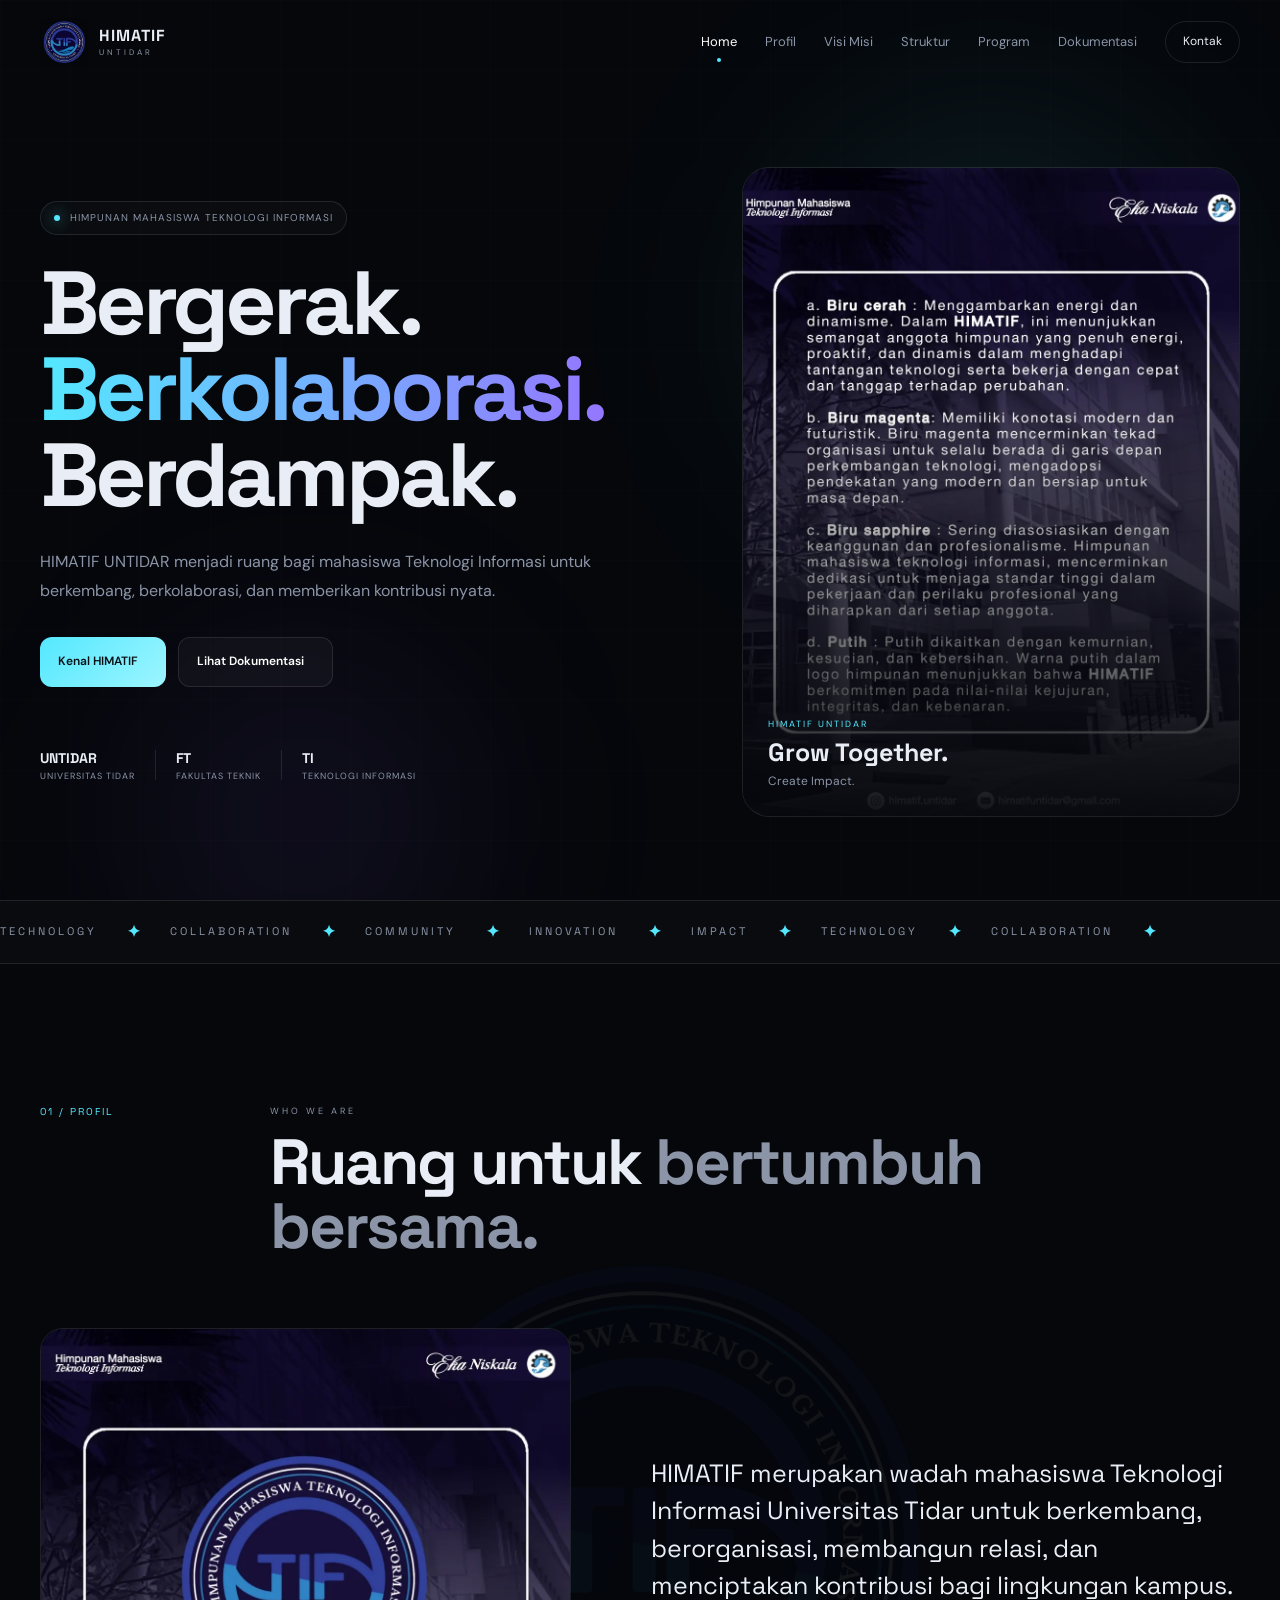
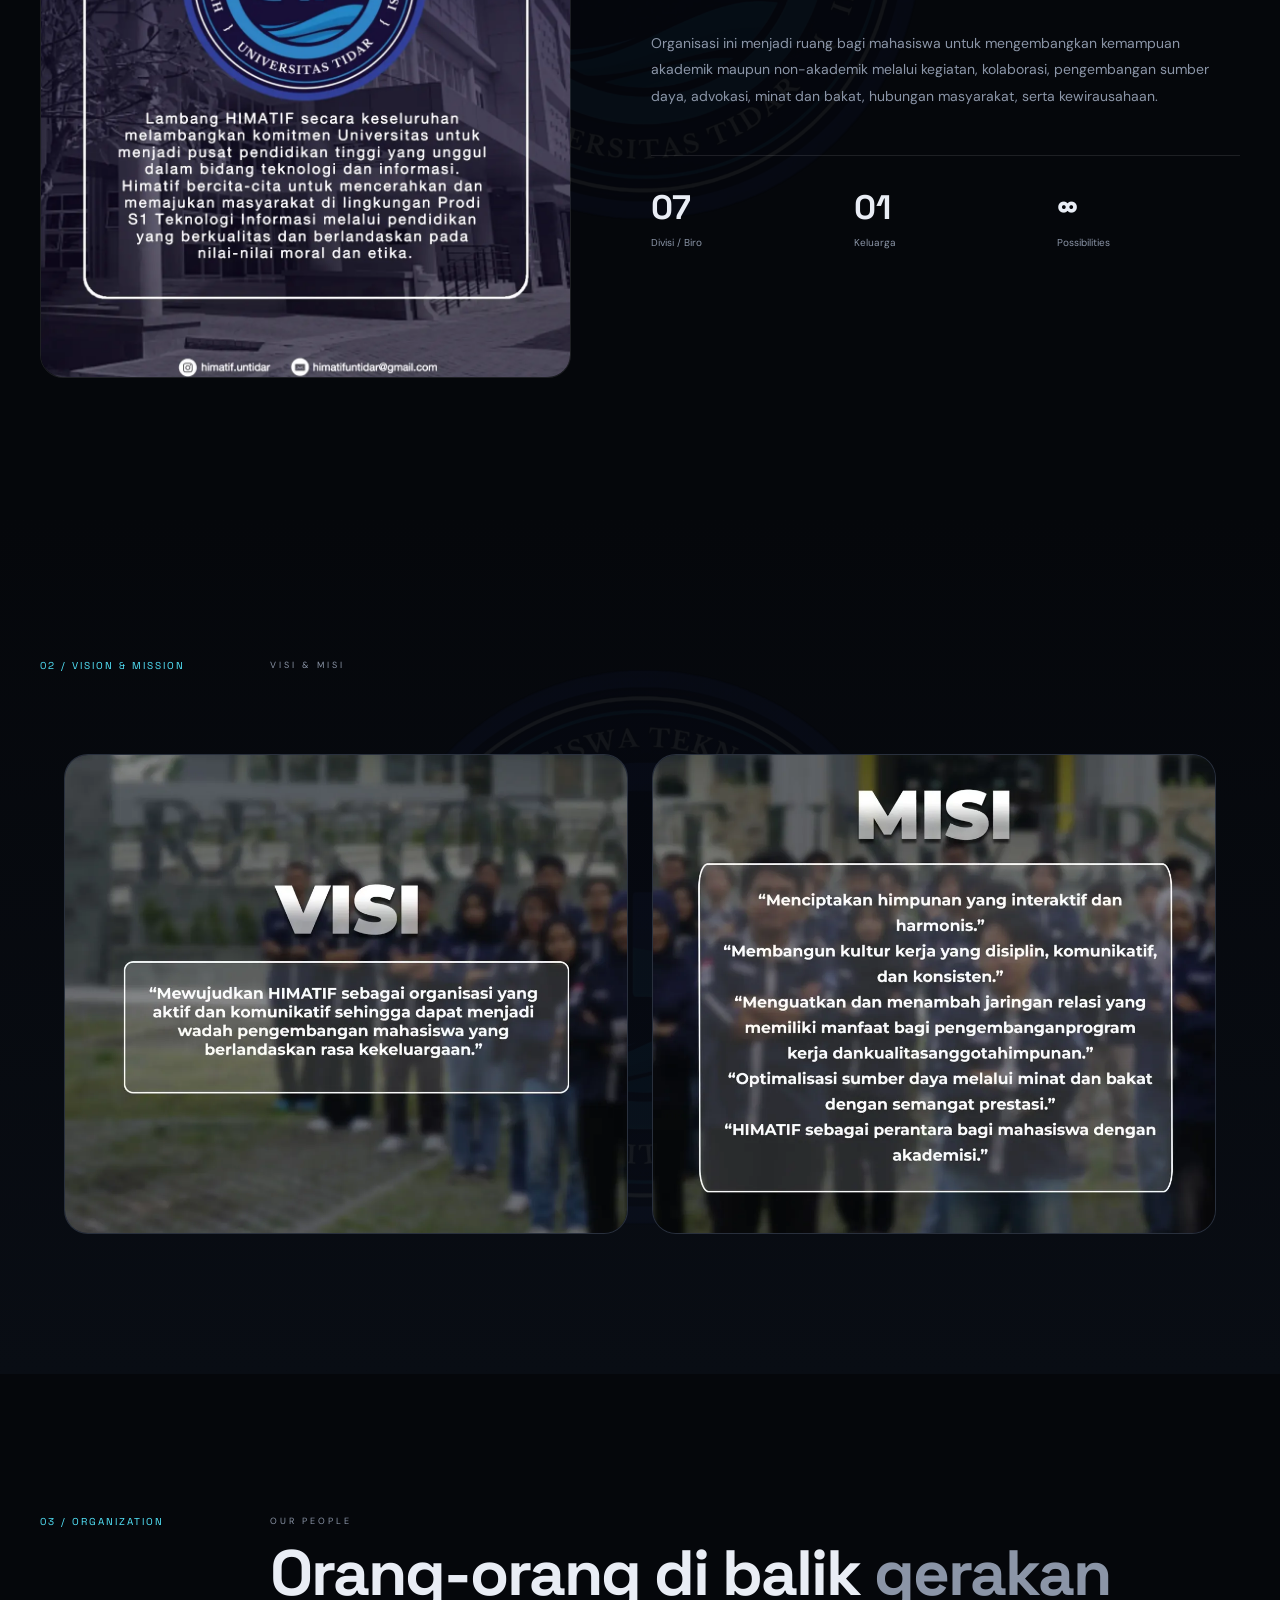
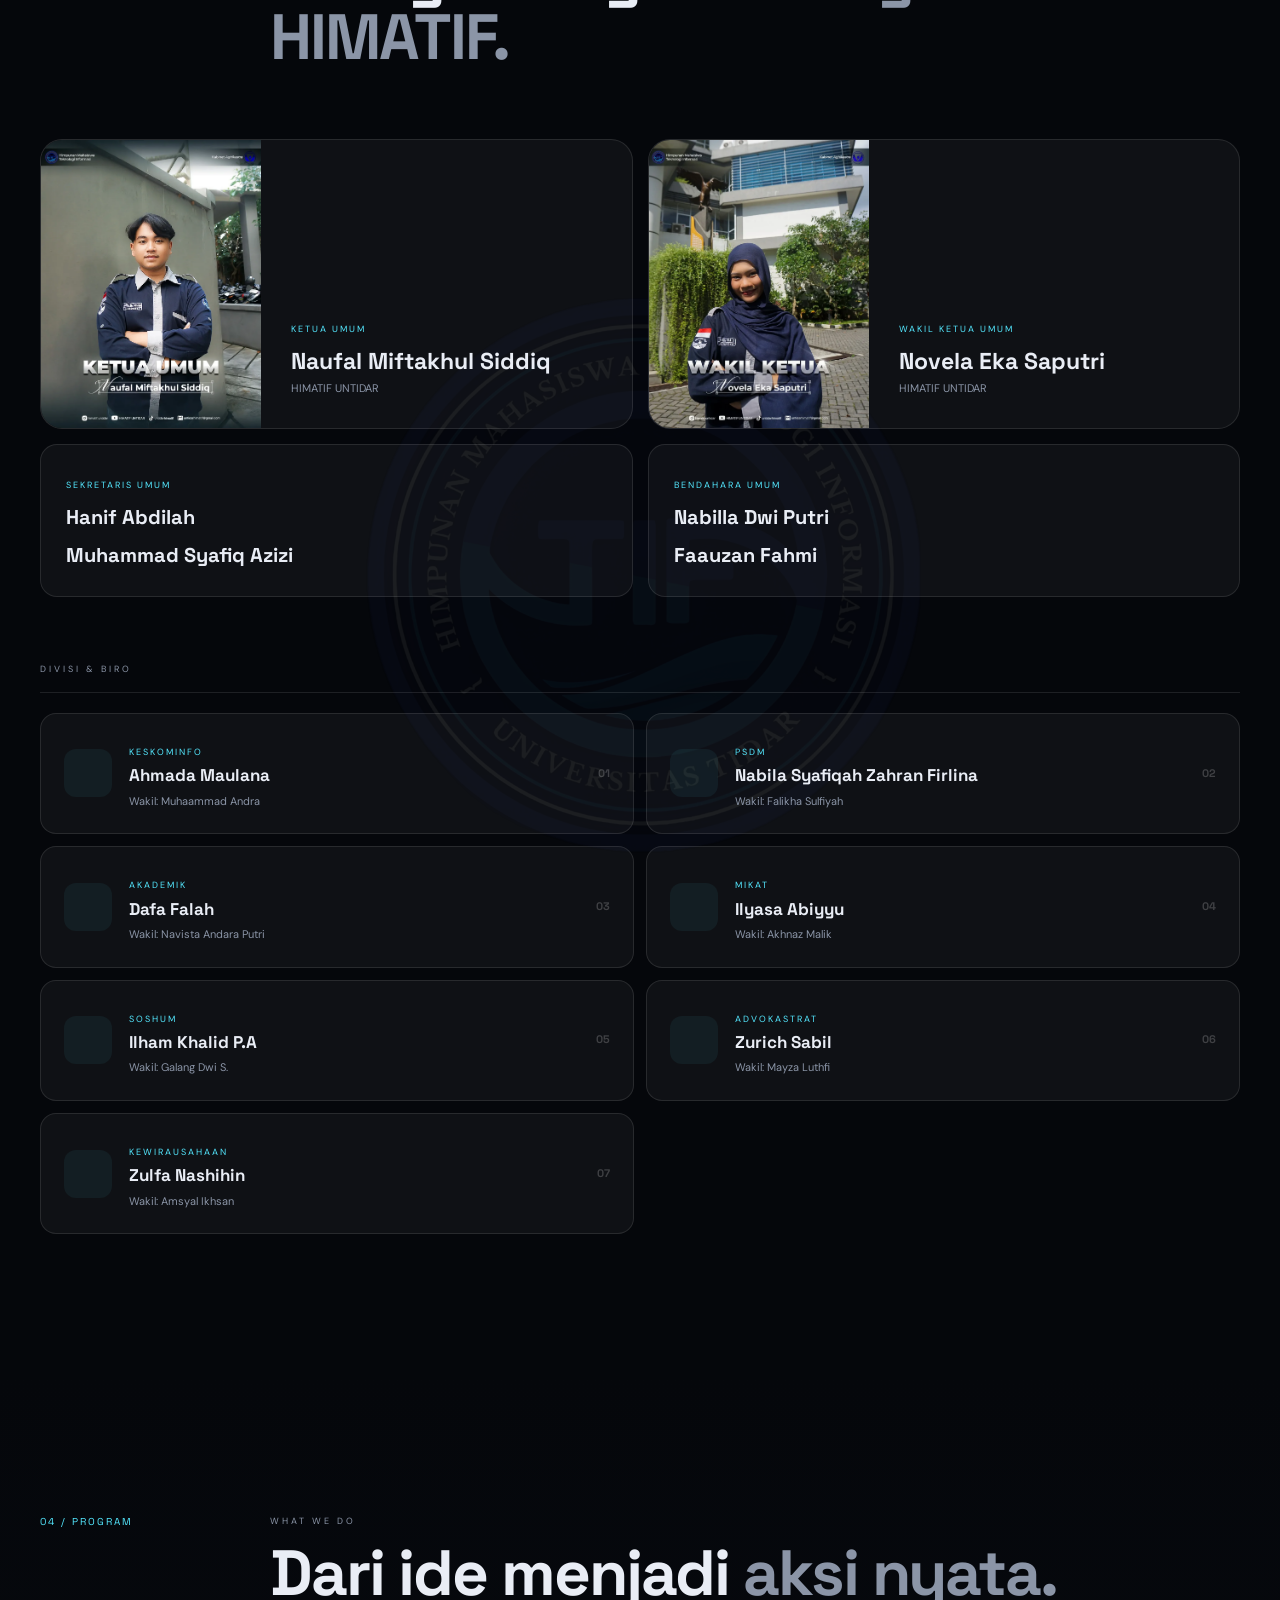
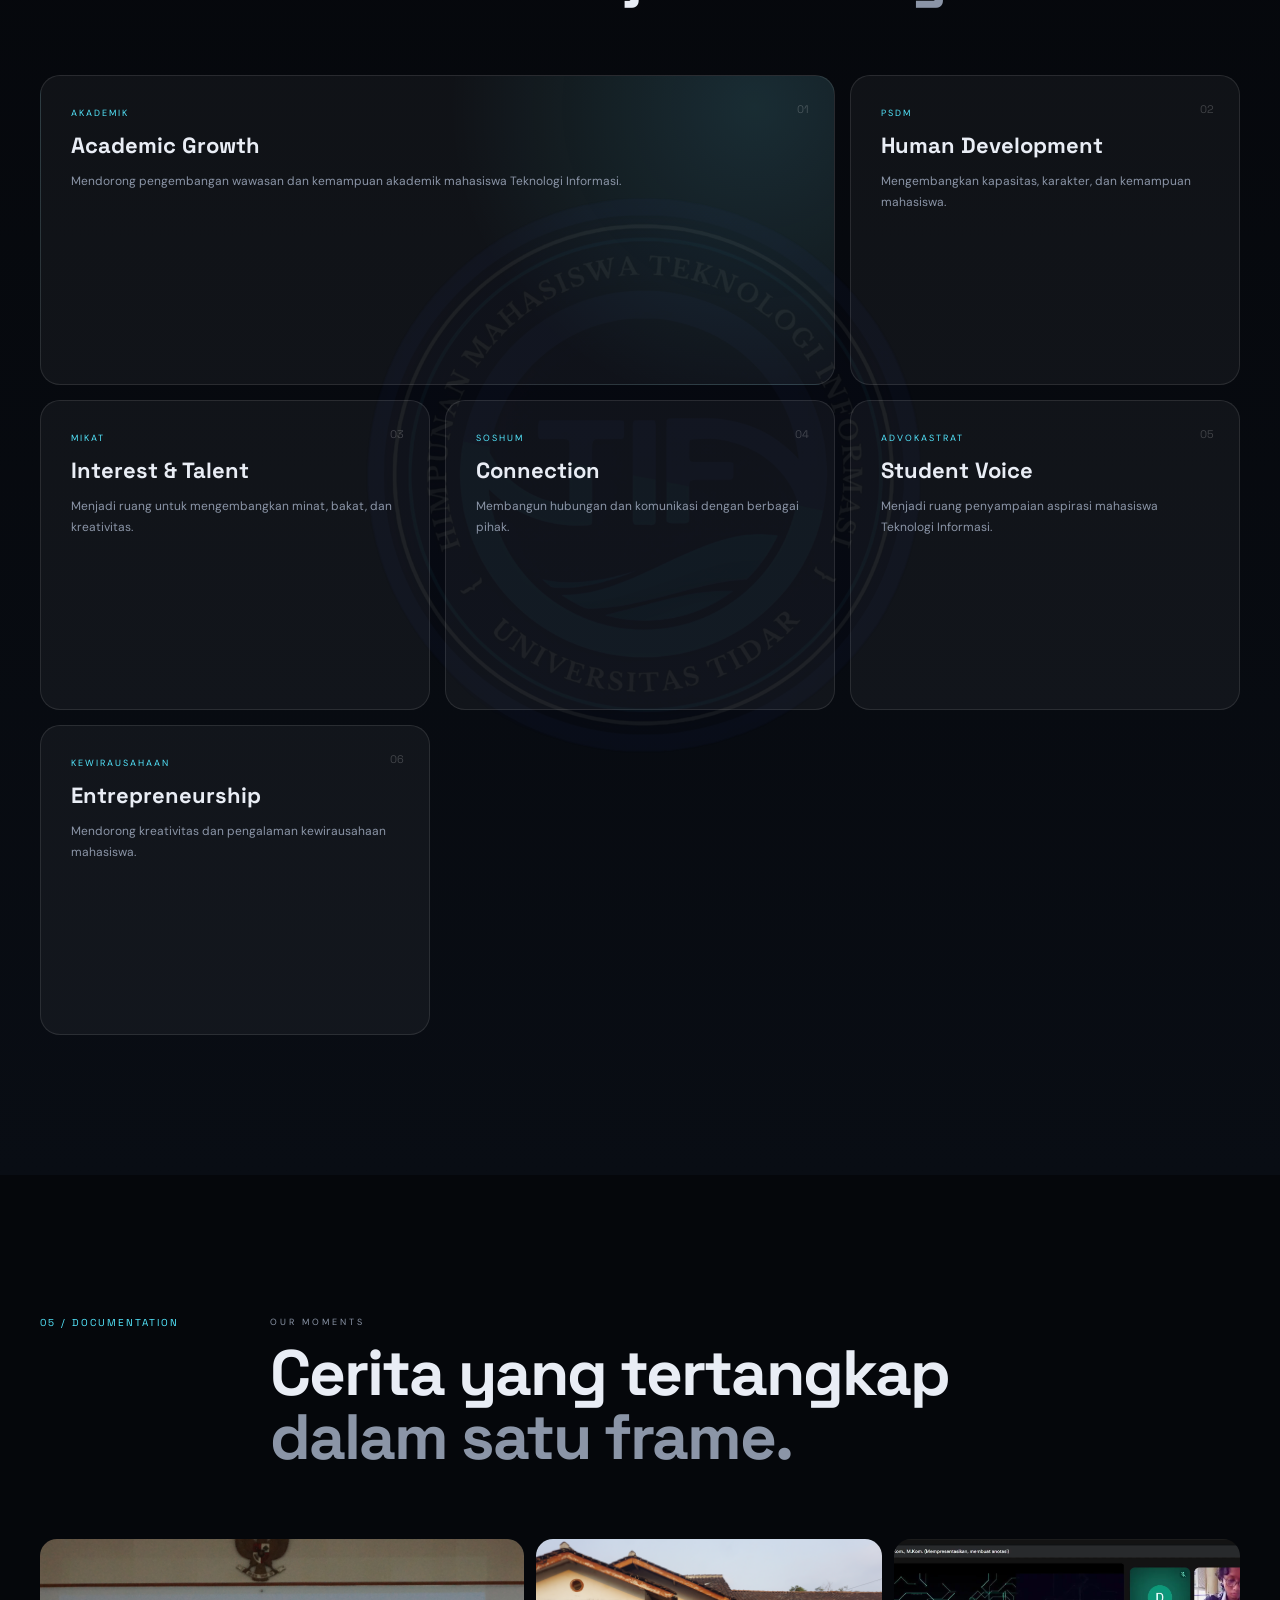
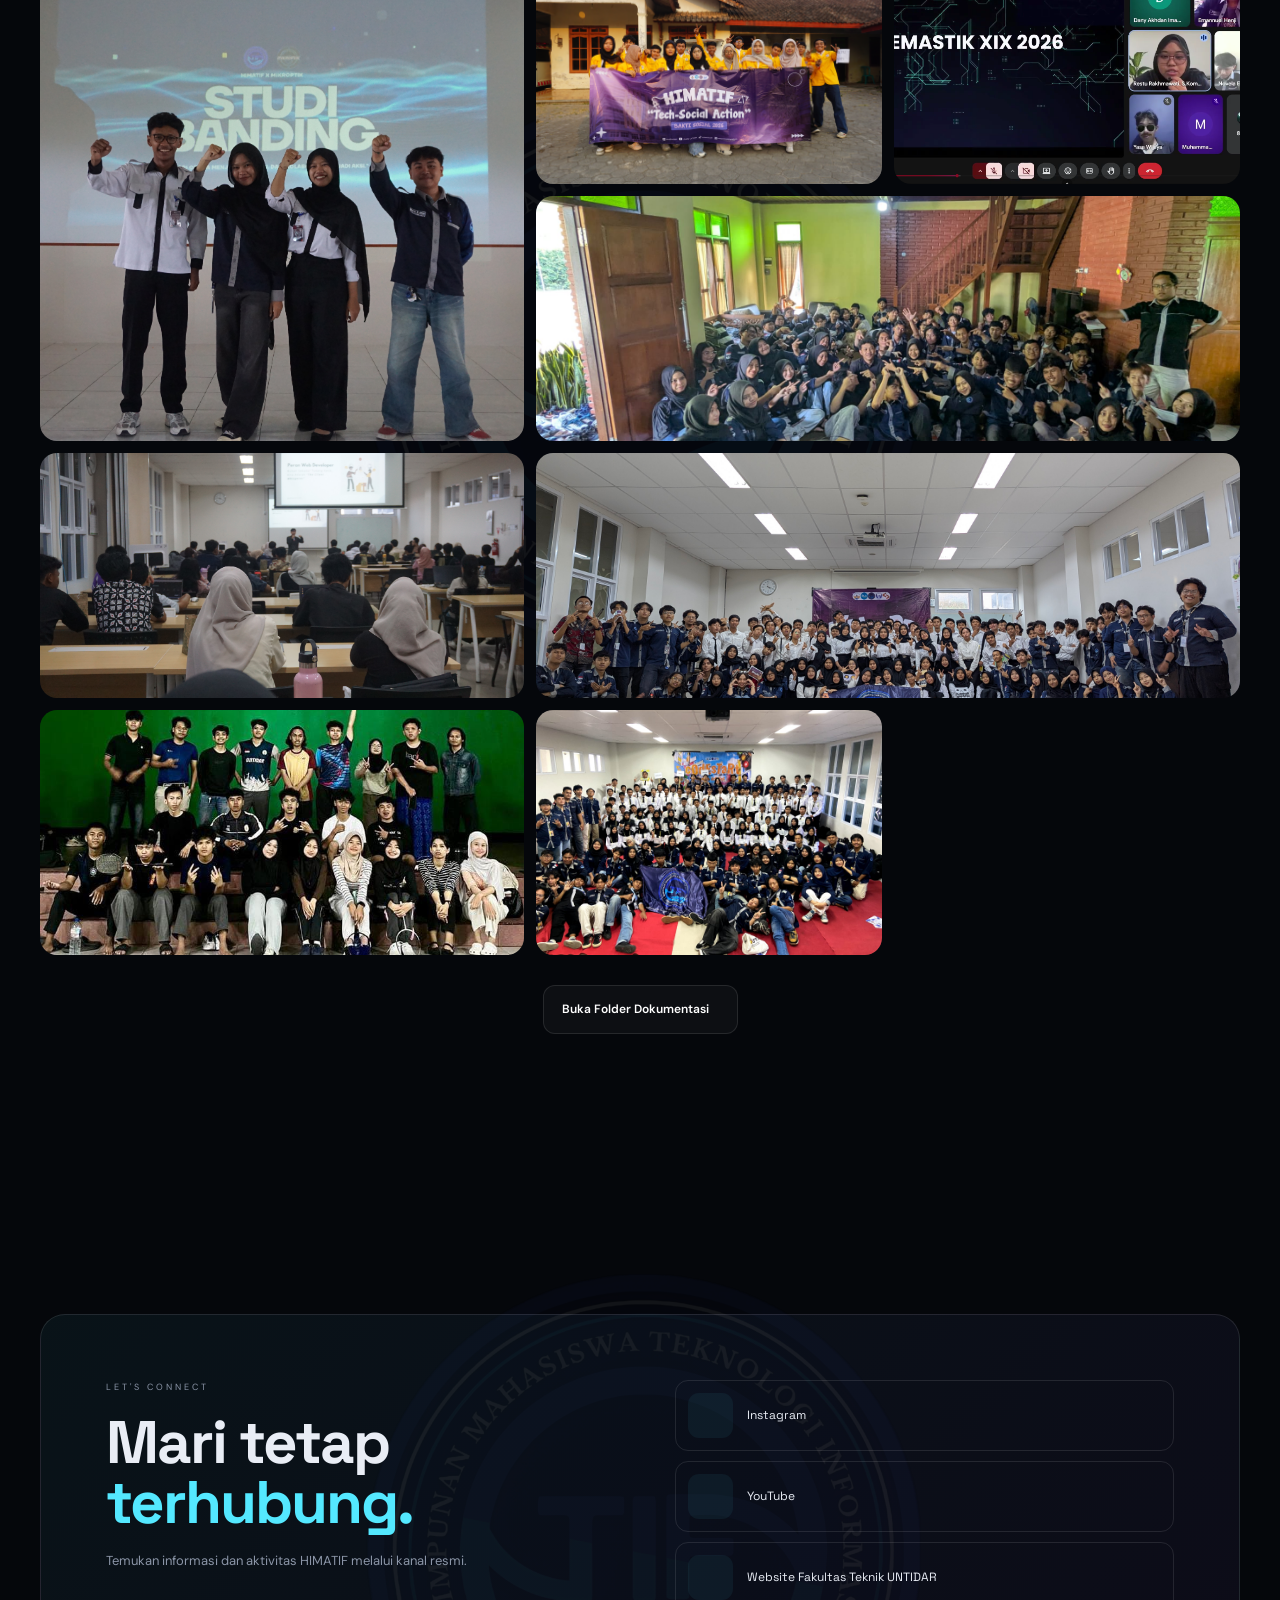
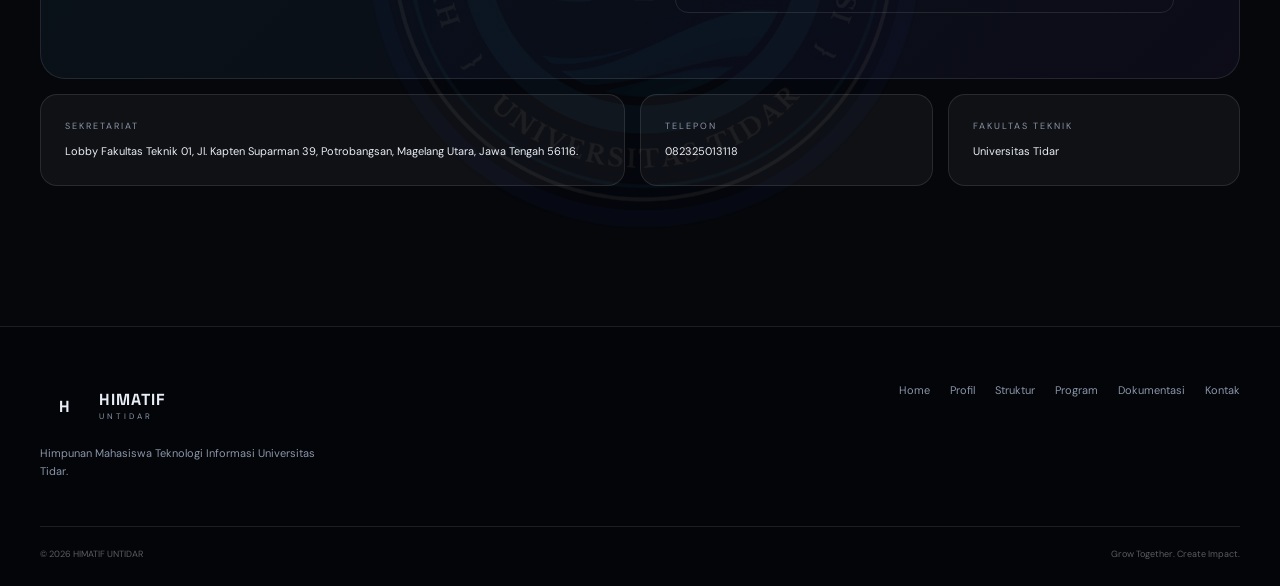
==== Tugas Web/index.html @ 9584751a "Upload file zip besar" ====
<!DOCTYPE html>
<html lang="id">

<head>
    <meta charset="UTF-8">
    <meta name="viewport" content="width=device-width, initial-scale=1.0">

    <meta name="description"
        content="HIMATIF UNTIDAR - Himpunan Mahasiswa Teknologi Informasi Universitas Tidar">

    <title>HIMATIF UNTIDAR — Teknologi Informasi</title>

    <!-- FONT -->
    <link rel="preconnect" href="https://fonts.googleapis.com">
    <link rel="preconnect" href="https://fonts.gstatic.com" crossorigin>

    <link href="https://fonts.googleapis.com/css2?family=DM+Sans:wght@400;500;600;700&family=Space+Grotesk:wght@400;500;600;700&display=swap"
        rel="stylesheet">

    <!-- ICON -->
    <script src="https://unpkg.com/lucide@latest"></script>

    <!-- CSS -->
    <link rel="stylesheet" href="css/style.css">
</head>
    <!-- ICON -->
    <script src="https://unpkg.com/lucide@latest"></script>

    <!-- CSS -->
    <style>
       
.section,
.contact-section {
    position: relative;
    overflow: hidden;
}

.section::before,
.contact-section::before {
    content: "";
    position: absolute;

    width: 650px;
    height: 650px;

    top: 50%;
    left: 50%;

    transform: translate(-50%, -50%);

    background-image: url("assets/images/14. LOGO HIMATIF.png");
    background-repeat: no-repeat;
    background-position: center;
    background-size: contain;

    opacity: 0.055;

    pointer-events: none;
    z-index: 0;
}

.section > *,
.contact-section > * {
    position: relative;
    z-index: 1;
}
    </style>

</head>

<body>

    <!-- LOADER -->
    <div class="loader" id="loader">
        <div class="loader-symbol">H</div>
        <div class="loader-line"></div>
        <span>HIMATIF UNTIDAR</span>
    </div>


    <!-- SCROLL PROGRESS -->
    <div class="scroll-progress" id="scrollProgress"></div>


    <!-- NAVBAR -->
    <header class="navbar" id="navbar">

        <div class="container nav-wrapper">

            <a href="#home" class="logo">

                <div class="logo-box">
                    <img
                        src="assets/images/14. LOGO HIMATIF.png"
                        alt="Dokumentasi HIMATIF UNTIDAR">
                </div>

                <div class="logo-text">
                    <strong>HIMATIF</strong>
                    <span>UNTIDAR</span>
                </div>

            </a>


            <nav class="navigation" id="navigation">

                <a href="#home" class="nav-link active">
                    Home
                </a>

                <a href="#profil" class="nav-link">
                    Profil
                </a>

                <a href="#visi-misi" class="nav-link">
                    Visi Misi
                </a>

                <a href="#struktur" class="nav-link">
                    Struktur
                </a>

                <a href="#program" class="nav-link">
                    Program
                </a>

                <a href="#dokumentasi" class="nav-link">
                    Dokumentasi
                </a>

                <a href="#kontak" class="nav-button">
                    Kontak
                </a>

            </nav>


            <button class="mobile-menu" id="mobileMenu">
                <i data-lucide="menu"></i>
            </button>

        </div>

    </header>


    <main>

        <!-- =====================================================
             HERO
        ====================================================== -->

        <section class="hero" id="home">

            <div class="hero-grid"></div>

            <div class="hero-glow glow-one"></div>
            <div class="hero-glow glow-two"></div>


            <div class="container hero-layout">

                <div class="hero-content">

                    <div class="eyebrow reveal">

                        <span></span>

                        HIMPUNAN MAHASISWA
                        TEKNOLOGI INFORMASI

                    </div>


                    <h1 class="hero-title reveal">

                        Bergerak.
                        <span>Berkolaborasi.</span>
                        Berdampak.

                    </h1>


                    <p class="hero-description reveal">

                        HIMATIF UNTIDAR menjadi ruang bagi mahasiswa
                        Teknologi Informasi untuk berkembang,
                        berkolaborasi, dan memberikan kontribusi nyata.

                    </p>


                    <div class="hero-buttons reveal">

                        <a href="#profil" class="btn primary">

                            Kenal HIMATIF

                            <i data-lucide="arrow-up-right"></i>

                        </a>


                        <a href="#dokumentasi" class="btn secondary">

                            Lihat Dokumentasi

                            <i data-lucide="images"></i>

                        </a>

                    </div>


                    <div class="hero-info reveal">
                    <div>
                        <strong>UNTIDAR</strong>
                        <span>Universitas Tidar</span>
                    </div>

                    <div class="vertical-line"></div>

                    <div>
                        <strong>FT</strong>
                        <span>Fakultas Teknik</span>
                    </div>

                        <div class="vertical-line"></div>

                        <div>

                            <strong>TI</strong>

                            <span>Teknologi Informasi</span>

                        </div>

                    </div>

                </div>


                <!-- FOTO HERO -->

                <div class="hero-photo reveal">

                    <div class="photo-frame">

                        <img
                            src="assets/images/15. info Logo HIMATIF 2.png"
                            alt="Dokumentasi HIMATIF UNTIDAR">

                        <div class="photo-gradient"></div>


                        <div class="photo-caption">

                            <span>HIMATIF UNTIDAR</span>

                            <strong>
                                Grow Together.
                            </strong>

                            <small>
                                Create Impact.
                            </small>
                        </div>
                    </div>
                </div>
            </div>
        </section>

        <!-- =====================================================
             MARQUEE
        ====================================================== -->

        <div class="marquee">

            <div class="marquee-track">

                <span>TECHNOLOGY</span>
                <b>✦</b>

                <span>COLLABORATION</span>
                <b>✦</b>

                <span>COMMUNITY</span>
                <b>✦</b>

                <span>INNOVATION</span>
                <b>✦</b>

                <span>IMPACT</span>
                <b>✦</b>

                <span>TECHNOLOGY</span>
                <b>✦</b>

                <span>COLLABORATION</span>
                <b>✦</b>

            </div>

        </div>


        <!-- =====================================================
             PROFIL
        ====================================================== -->

        <section class="section" id="profil">

            <div class="container">

                <div class="section-head">
                    <div class="section-index">
                        01 / PROFIL
                </div>

                <div>
                    <span class="kicker">
                        WHO WE ARE
                    </span>

                    <h2>
                        Ruang untuk
                        <em>bertumbuh bersama.</em>
                    </h2>
                </div>
            </div>

            <div class="profile-layout">
                <div class="profile-photo reveal">
                    <img
                        src="assets/images/16. info Logo HIMATIF 3.png"
                        alt="Profil HIMATIF UNTIDAR">
                </div>

                <div class="profile-text reveal">

                    <p class="profile-big">

                        HIMATIF merupakan wadah mahasiswa
                        Teknologi Informasi Universitas Tidar
                        untuk berkembang, berorganisasi,
                        membangun relasi, dan menciptakan
                        kontribusi bagi lingkungan kampus.
                    </p>

                    <p>
                        Organisasi ini menjadi ruang bagi mahasiswa
                        untuk mengembangkan kemampuan akademik
                        maupun non-akademik melalui kegiatan,
                        kolaborasi, pengembangan sumber daya,
                        advokasi, minat dan bakat, hubungan
                        masyarakat, serta kewirausahaan.
                    </p>

                    <div class="statistics">

                        <div>
                            <strong>07</strong>
                            <span>Divisi / Biro</span>
                        </div>

                        <div>
                            <strong>01</strong>
                            <span>Keluarga</span>
                        </div>

                        <div>
                            <strong>∞</strong>
                            <span>Possibilities</span>
                        </div>
                    </div>
                </div>
            </div>
        </div>

        </section>


        <!-- =====================================================
             VISI MISI
        ====================================================== -->

        <section class="section dark-section" id="visi-misi">
            <div class="container">
                <div class="section-head">
                    <div class="section-index">
                        02 / VISION & MISSION
                    </div>

                    <div>
                        <span class="kicker">
                            VISI & MISI
                        </span>
                    </div>
                </div>

                <div class="container">
                    <div class="vm-grid">
                        <div class="vm-photo">
                            <img 
                                src="assets/images/12. VISI HIMATIF.png"
                                alt="Visi HIMATIF">
                        </div>

                        <div class="vm-photo">
                            <img 
                                src="assets/images/13. MISI HIMATIF.png"
                                alt="Misi HIMATIF">
                        </div>
                    </div>
                </div>
            </div>
        </section>


        <!-- =====================================================
             STRUKTUR
        ====================================================== -->

        <section class="section" id="struktur">

            <div class="container">

                <div class="section-head">

                    <div class="section-index">
                        03 / ORGANIZATION
                    </div>

                    <div>

                        <span class="kicker">
                            OUR PEOPLE
                        </span>

                        <h2>
                            Orang-orang di balik
                            <em>gerakan HIMATIF.</em>
                        </h2>

                    </div>

                </div>


                <!-- KETUA -->

                <div class="leaders">

                    <article class="leader reveal">

                        <div class="leader-photo">

                            <img
                                src="assets/images/1. Ketua.png"
                                alt="Ketua Umum HIMATIF">

                        </div>

                        <div class="leader-info">

                            <span>KETUA UMUM</span>

                            <h3>
                                Naufal Miftakhul Siddiq
                            </h3>

                            <p>
                                HIMATIF UNTIDAR
                            </p>

                        </div>

                    </article>


                    <article class="leader reveal">

                        <div class="leader-photo">

                            <img
                                src="assets/images/2. Wakil Ketua.png"
                                alt="Ketua Umum HIMATIF">

                        </div>

                        <div class="leader-info">

                            <span>WAKIL KETUA UMUM</span>

                            <h3>
                                Novela Eka Saputri
                            </h3>

                            <p>
                                HIMATIF UNTIDAR
                            </p>

                        </div>

                    </article>

                </div>


                <!-- SEKRETARIS / BENDAHARA -->

                <div class="core">

                    <article class="core-card reveal">

                        <span>SEKRETARIS UMUM</span>

                        <h3>
                            Hanif Abdilah
                        </h3>
                        <h3>
                            Muhammad Syafiq Azizi
                        </h3>

                    </article>


                    <article class="core-card reveal">

                        <span>BENDAHARA UMUM</span>

                        <h3>
                            Nabilla Dwi Putri
                        </h3>
                        <h3>
                            Faauzan Fahmi
                        </h3>

                    </article>

                </div>


                <div class="division-heading">
                    DIVISI & BIRO
                </div>


                <div class="division-grid">

                    <article class="division reveal">

                        <div class="division-icon">
                            <i data-lucide="radio"></i>
                        </div>

                        <div>

                            <span>KESKOMINFO</span>

                            <h3>
                                Ahmada Maulana
                            </h3>

                            <p>
                                Wakil: Muhaammad Andra
                            </p>

                        </div>

                        <b>01</b>

                    </article>


                    <article class="division reveal">

                        <div class="division-icon">
                            <i data-lucide="graduation-cap"></i>
                        </div>

                        <div>

                            <span>PSDM</span>

                            <h3>
                                Nabila Syafiqah Zahran Firlina
                            </h3>

                            <p>
                                Wakil: Falikha Sulfiyah
                            </p>

                        </div>

                        <b>02</b>

                    </article>


                    <article class="division reveal">

                        <div class="division-icon">
                            <i data-lucide="book-open"></i>
                        </div>

                        <div>

                            <span>AKADEMIK</span>

                            <h3>
                                Dafa Falah
                            </h3>

                            <p>
                                Wakil: Navista Andara Putri
                            </p>

                        </div>

                        <b>03</b>

                    </article>


                    <article class="division reveal">

                        <div class="division-icon">
                            <i data-lucide="sparkles"></i>
                        </div>

                        <div>

                            <span>MIKAT</span>

                            <h3>
                                Ilyasa Abiyyu
                            </h3>

                            <p>
                                Wakil: Akhnaz Malik
                            </p>

                        </div>

                        <b>04</b>

                    </article>


                    <article class="division reveal">

                        <div class="division-icon">
                            <i data-lucide="megaphone"></i>
                        </div>

                        <div>

                            <span>SOSHUM</span>

                            <h3>
                                Ilham Khalid P.A
                            </h3>

                            <p>
                                Wakil: Galang Dwi S.
                            </p>

                        </div>

                        <b>05</b>

                    </article>


                    <article class="division reveal">

                        <div class="division-icon">
                            <i data-lucide="scale"></i>
                        </div>

                        <div>

                            <span>ADVOKASTRAT</span>

                            <h3>
                                Zurich Sabil
                            </h3>

                            <p>
                                Wakil: Mayza Luthfi
                            </p>

                        </div>

                        <b>06</b>

                    </article>


                    <article class="division reveal">

                        <div class="division-icon">
                            <i data-lucide="store"></i>
                        </div>

                        <div>

                            <span>KEWIRAUSAHAAN</span>

                            <h3>
                                Zulfa Nashihin
                            </h3>

                            <p>
                                Wakil: Amsyal Ikhsan
                            </p>

                        </div>

                        <b>07</b>

                    </article>

                </div>

            </div>

        </section>


        <!-- =====================================================
             PROGRAM KERJA
        ====================================================== -->

        <section class="section dark-section" id="program">

            <div class="container">

                <div class="section-head">

                    <div class="section-index">
                        04 / PROGRAM
                    </div>

                    <div>

                        <span class="kicker">
                            WHAT WE DO
                        </span>

                        <h2>
                            Dari ide menjadi
                            <em>aksi nyata.</em>
                        </h2>

                    </div>

                </div>


                <div class="program-grid">

                    <article class="program program-feature reveal">

                        <div class="program-number">
                            01
                        </div>

                        <i data-lucide="book-open"></i>

                        <span>AKADEMIK</span>

                        <h3>
                            Academic Growth
                        </h3>

                        <p>
                            Mendorong pengembangan wawasan dan
                            kemampuan akademik mahasiswa Teknologi Informasi.
                        </p>

                    </article>


                    <article class="program reveal">

                        <div class="program-number">
                            02
                        </div>

                        <i data-lucide="users"></i>

                        <span>PSDM</span>

                        <h3>
                            Human Development
                        </h3>

                        <p>
                            Mengembangkan kapasitas, karakter,
                            dan kemampuan mahasiswa.
                        </p>

                    </article>


                    <article class="program reveal">

                        <div class="program-number">
                            03
                        </div>

                        <i data-lucide="palette"></i>

                        <span>MIKAT</span>

                        <h3>
                            Interest & Talent
                        </h3>

                        <p>
                            Menjadi ruang untuk mengembangkan
                            minat, bakat, dan kreativitas.
                        </p>

                    </article>


                    <article class="program reveal">

                        <div class="program-number">
                            04
                        </div>

                        <i data-lucide="globe-2"></i>

                        <span>SOSHUM</span>

                        <h3>
                            Connection
                        </h3>

                        <p>
                            Membangun hubungan dan komunikasi
                            dengan berbagai pihak.
                        </p>

                    </article>


                    <article class="program reveal">

                        <div class="program-number">
                            05
                        </div>

                        <i data-lucide="shield-check"></i>

                        <span>ADVOKASTRAT</span>

                        <h3>
                            Student Voice
                        </h3>

                        <p>
                            Menjadi ruang penyampaian aspirasi
                            mahasiswa Teknologi Informasi.
                        </p>

                    </article>


                    <article class="program reveal">

                        <div class="program-number">
                            06
                        </div>

                        <i data-lucide="briefcase-business"></i>

                        <span>KEWIRAUSAHAAN</span>

                        <h3>
                            Entrepreneurship
                        </h3>

                        <p>
                            Mendorong kreativitas dan pengalaman
                            kewirausahaan mahasiswa.
                        </p>

                    </article>

                </div>

            </div>

        </section>


        <!-- =====================================================
             DOKUMENTASI
        ====================================================== -->

        <section class="section" id="dokumentasi">

            <div class="container">

                <div class="section-head">

                    <div class="section-index">
                        05 / DOCUMENTATION
                    </div>

                    <div>

                        <span class="kicker">
                            OUR MOMENTS
                        </span>

                        <h2>
                            Cerita yang tertangkap
                            <em>dalam satu frame.</em>
                        </h2>

                    </div>

                </div>


                <div class="gallery">

                    <button
                        class="gallery-item large reveal"
                        data-image="assets/assets-dokumentasi/Studi Banding.JPG"
                        data-title="HIMATIF UNTIDAR">
                        <img
                            src="assets/assets-dokumentasi/Studi Banding.JPG"
                            alt="Dokumentasi HIMATIF">          
                    </button>

                    <button
                        class="gallery-item reveal"
                        data-image="assets/assets-dokumentasi/Bakti Sosial.JPG"
                        data-title="Kegiatan HIMATIF">
                        <img
                            src="assets/assets-dokumentasi/Bakti Sosial.JPG"
                            alt="Kegiatan HIMATIF">
                    </button>

                    <button
                        class="gallery-item reveal"
                        data-image="assets/assets-dokumentasi/Sosialisasi Gemastik.png"
                        data-title="Kolaborasi HIMATIF">
                        <img
                            src="assets/assets-dokumentasi/Sosialisasi Gemastik.png"
                            alt="Kolaborasi HIMATIF">
                    </button>

                    <button
                        class="gallery-item wide reveal"
                        data-image="assets/assets-dokumentasi/UPGRADING.jpg"
                        data-title="UPGRADING">
                        <img
                            src="assets/assets-dokumentasi/UPGRADING.jpg"
                            alt="Dokumentasi HIMATIF">                       
                    </button>

                    <button
                        class="gallery-item reveal"
                        data-image="assets/assets-dokumentasi/Workshop.JPG"
                        data-title="Community HIMATIF">
                        <img
                            src="assets/assets-dokumentasi/Workshop.JPG"
                            alt="Community HIMATIF">
                    </button>

                    <button
                        class="gallery-item wide reveal"
                        data-image="assets/assets-dokumentasi/LKMM.jpg"
                        data-title="Together We Grow">
                        <img
                            src="assets/assets-dokumentasi/LKMM.jpg"
                            alt="Dokumentasi HIMATIF">                       
                    </button>

                    <button
                        class="gallery-item reveal"
                        data-image="assets/assets-dokumentasi/bultang.jpeg"
                        data-title="Latihan Rutin">
                        <img
                            src="assets/assets-dokumentasi/bultang.jpeg"
                            alt="Dokumentasi HIMATIF">   
                    </button>

                    <button
                        class="gallery-item reveal"
                        data-image="assets/assets-dokumentasi/PKKMB 2026.jpg"
                        data-title="PKKMB">
                        <img
                            src="assets/assets-dokumentasi/PKKMB 2026.jpg"
                            alt="Dokumentasi HIMATIF">   
                    </button>
                </div>


                <div class="gallery-button">

                    <a
                        href="https://drive.google.com/drive/folders/1udUvCna9DOWhmR7fdD42QQcyXSqYFId2?usp=sharing"
                        target="_blank"
                        rel="noopener"
                        class="btn secondary">

                        Buka Folder Dokumentasi

                        <i data-lucide="external-link"></i>

                    </a>

                </div>

            </div>

        </section>


        <!-- =====================================================
             CONTACT
        ====================================================== -->

        <section class="section contact-section" id="kontak">

            <div class="container">

                <div class="contact">

                    <div class="contact-content">

                        <span class="kicker">
                            LET'S CONNECT
                        </span>

                        <h2>
                            Mari tetap
                            <em>terhubung.</em>
                        </h2>

                        <p>
                            Temukan informasi dan aktivitas
                            HIMATIF melalui kanal resmi.
                        </p>

                    </div>


                    <div class="social-list">

                        <a href="https://www.instagram.com/himatif.untidar" target="_blank" class="social">
                            <div>
                                <i data-lucide="instagram"></i>
                            </div>

                            <span>
                                Instagram
                            </span>

                            <i data-lucide="arrow-up-right"></i>

                        </a>

                        <a href="https://www.youtube.com/@himatifuntidar" target="_blank" class="social">

                            <div>
                                <i data-lucide="youtube"></i>
                            </div>

                            <span>
                                YouTube
                            </span>

                            <i data-lucide="arrow-up-right"></i>

                        </a>


                        <a
                            href="https://ft.untidar.ac.id/kemahasiswaan/himpunan-mahasiswa/himpunan-mahasiswa-teknologi-informasi/"
                            target="_blank"
                            class="social">

                            <div>
                                <i data-lucide="globe"></i>
                            </div>

                            <span>
                                Website Fakultas Teknik UNTIDAR
                            </span>

                            <i data-lucide="arrow-up-right"></i>

                        </a>

                    </div>

                </div>


                <div class="contact-info">

                    <div>

                        <i data-lucide="map-pin"></i>

                        <span>SEKRETARIAT</span>

                        <p>
                            Lobby Fakultas Teknik 01,
                            Jl. Kapten Suparman 39,
                            Potrobangsan, Magelang Utara,
                            Jawa Tengah 56116.
                        </p>

                    </div>


                    <div>

                        <i data-lucide="phone"></i>

                        <span>TELEPON</span>

                        <p>
                             082325013118
                        </p>

                    </div>


                    <div>

                        <i data-lucide="mail"></i>

                        <span>FAKULTAS TEKNIK</span>

                        <p>
                            Universitas Tidar
                        </p>

                    </div>

                </div>

            </div>

        </section>

    </main>


    <!-- =====================================================
         FOOTER
    ====================================================== -->

    <footer>

        <div class="container footer-wrapper">

            <div class="footer-brand">

                <div class="logo">

                    <div class="logo-box">
                        H
                    </div>

                    <div class="logo-text">
                        <strong>HIMATIF</strong>
                        <span>UNTIDAR</span>
                    </div>

                </div>

                <p>
                    Himpunan Mahasiswa Teknologi Informasi
                    Universitas Tidar.
                </p>

            </div>


            <div class="footer-nav">

                <a href="#home">Home</a>
                <a href="#profil">Profil</a>
                <a href="#struktur">Struktur</a>
                <a href="#program">Program</a>
                <a href="#dokumentasi">Dokumentasi</a>
                <a href="#kontak">Kontak</a>

            </div>

        </div>


        <div class="container footer-bottom">

            <span>
                © <span id="year"></span> HIMATIF UNTIDAR
            </span>

            <span>
                Grow Together. Create Impact.
            </span>

        </div>

    </footer>


    <!-- LIGHTBOX -->

    <div class="lightbox" id="lightbox">

        <button id="closeLightbox">
            <i data-lucide="x"></i>
        </button>

        <div class="lightbox-inner">

            <img id="lightboxImage" src="" alt="">

            <p id="lightboxTitle"></p>

        </div>

    </div>


    <script src="js/script.js"></script>

</body>

</html>
---- Tugas Web/css/style.css ----
:root {
    --black: #05070b;
    --black-2: #090d14;
    --black-3: #0d131d;

    --white: #ffffff;
    --text: #e9edf5;
    --muted: #8b95a7;

    --cyan: #54e8ff;
    --blue: #4c8dff;
    --purple: #9b6bff;

    --border: rgba(255,255,255,.10);
    --glass: rgba(255,255,255,.045);

    --container: 1200px;
}


* {
    margin: 0;
    padding: 0;
    box-sizing: border-box;
}


html {
    scroll-behavior: smooth;
}


body {
    background: var(--black);
    color: var(--text);

    font-family:
        "DM Sans",
        sans-serif;

    line-height: 1.6;

    overflow-x: hidden;
}


img {
    width: 100%;
    display: block;
}


button,
a {
    font: inherit;
}


button {
    border: none;
}


a {
    color: inherit;
    text-decoration: none;
}


.container {
    width: min(
        calc(100% - 48px),
        var(--container)
    );

    margin-inline: auto;
}


/* =====================================
   LOADER
===================================== */

.loader {
    position: fixed;
    inset: 0;

    z-index: 9999;

    background: var(--black);

    display: flex;
    flex-direction: column;

    align-items: center;
    justify-content: center;

    gap: 20px;

    transition: .6s ease;
}


.loader.hidden {
    opacity: 0;
    visibility: hidden;
}


.loader-symbol {
    width: 65px;
    height: 65px;

    display: grid;
    place-items: center;

    border: 1px solid var(--cyan);

    color: var(--cyan);

    font-family: "Space Grotesk";

    font-size: 26px;

    transform: rotate(45deg);
}


.loader-symbol::first-letter {
    transform: rotate(-45deg);
}


.loader-line {
    width: 130px;
    height: 2px;

    background:
        linear-gradient(
            90deg,
            transparent,
            var(--cyan),
            transparent
        );

    animation: loading 1.3s infinite;
}


.loader span {
    font-size: 10px;

    letter-spacing: 4px;

    color: var(--muted);
}


/* =====================================
   PROGRESS
===================================== */

.scroll-progress {
    position: fixed;

    top: 0;
    left: 0;

    width: 0;
    height: 3px;

    z-index: 9998;

    background:
        linear-gradient(
            90deg,
            var(--cyan),
            var(--purple)
        );
}


/* =====================================
   NAVBAR
===================================== */

.navbar {
    position: fixed;

    top: 0;
    left: 0;

    width: 100%;

    z-index: 1000;

    transition: .3s ease;
}


.navbar.scrolled {
    background: rgba(5,7,11,.82);

    backdrop-filter: blur(20px);

    border-bottom:
        1px solid var(--border);
}


.nav-wrapper {
    height: 84px;

    display: flex;
    align-items: center;
    justify-content: space-between;
}


.logo {
    display: flex;
    align-items: center;

    gap: 11px;
}


.logo-box {
    width: 48px;
    height: 48px;

    display: grid;
    place-items: center;

    font-family: "Space Grotesk";
    font-weight: 700;
}


.logo-text {
    display: flex;
    flex-direction: column;

    line-height: 1;
}


.logo-text strong {
    font-family: "Space Grotesk";

    font-size: 16px;

    letter-spacing: 1px;
}


.logo-text span {
    margin-top: 4px;

    color: var(--muted);

    font-size: 8px;

    letter-spacing: 3px;
}


.navigation {
    display: flex;

    align-items: center;

    gap: 28px;
}


.nav-link {
    color: var(--muted);

    font-size: 13px;

    position: relative;

    transition: .3s ease;
}


.nav-link:hover,
.nav-link.active {
    color: var(--white);
}


.nav-link.active::after {
    content: "";

    position: absolute;

    left: 50%;
    bottom: -10px;

    width: 4px;
    height: 4px;

    transform: translateX(-50%);

    border-radius: 50%;

    background: var(--cyan);
}


.nav-button {
    padding: 10px 17px;

    border:
        1px solid var(--border);

    border-radius: 100px;

    font-size: 12px;
}


.mobile-menu {
    display: none;

    width: 43px;
    height: 43px;

    background: var(--glass);

    border:
        1px solid var(--border);

    border-radius: 10px;

    color: var(--white);
}


/* =====================================
   HERO
===================================== */

.hero {
    min-height: 100vh;

    padding-top: 84px;

    display: flex;
    align-items: center;

    position: relative;

    overflow: hidden;
}


.hero-grid {
    position: absolute;
    inset: 0;

    opacity: .3;

    background-image:
        linear-gradient(
            rgba(255,255,255,.035) 1px,
            transparent 1px
        ),
        linear-gradient(
            90deg,
            rgba(255,255,255,.035) 1px,
            transparent 1px
        );

    background-size: 70px 70px;
}


.hero-glow {
    position: absolute;

    border-radius: 50%;

    filter: blur(100px);
}


.glow-one {
    width: 450px;
    height: 450px;

    right: 5%;
    top: 10%;

    background:
        rgba(84,232,255,.08);
}


.glow-two {
    width: 350px;
    height: 350px;

    left: 10%;
    bottom: -10%;

    background:
        rgba(155,107,255,.08);
}


.hero-layout {
    position: relative;
    z-index: 2;

    display: grid;

    grid-template-columns:
        1fr
        .8fr;

    gap: 80px;

    align-items: center;
}


.hero-content {
    max-width: 700px;
}


.eyebrow {
    display: inline-flex;
    align-items: center;

    gap: 10px;

    padding: 8px 13px;

    border:
        1px solid var(--border);

    background:
        rgba(255,255,255,.025);

    border-radius: 100px;

    color: var(--muted);

    font-size: 10px;

    letter-spacing: 1px;

    margin-bottom: 25px;
}


.eyebrow span {
    width: 6px;
    height: 6px;

    border-radius: 50%;

    background: var(--cyan);

    box-shadow:
        0 0 15px var(--cyan);
}


.hero-title {
    font-family:
        "Space Grotesk",
        sans-serif;

    font-size:
        clamp(55px, 7vw, 94px);

    line-height: .96;

    letter-spacing: -4px;

    margin-bottom: 30px;
}


.hero-title span {
    display: block;

    color: transparent;

    background:
        linear-gradient(
            90deg,
            var(--cyan),
            var(--purple)
        );

    background-clip: text;
    -webkit-background-clip: text;
}


.hero-description {
    max-width: 600px;

    color: var(--muted);

    font-size: 16px;

    line-height: 1.8;

    margin-bottom: 32px;
}


.hero-buttons {
    display: flex;

    flex-wrap: wrap;

    gap: 12px;
}


.btn {
    display: inline-flex;

    align-items: center;
    justify-content: center;

    gap: 10px;

    padding: 14px 18px;

    border-radius: 12px;

    font-size: 12px;

    font-weight: 600;

    transition: .3s ease;
}


.btn:hover {
    transform: translateY(-3px);
}


.btn svg {
    width: 16px;
}


.primary {
    color: #061015;

    background:
        linear-gradient(
            135deg,
            var(--cyan),
            #9df5ff
        );
}


.secondary {
    color: var(--white);

    border:
        1px solid var(--border);

    background:
        rgba(255,255,255,.035);
}


.secondary:hover {
    background:
        rgba(255,255,255,.07);
}


.hero-info {
    display: flex;

    align-items: center;

    gap: 20px;

    margin-top: 60px;
}


.hero-info div:not(.vertical-line) {
    display: flex;
    flex-direction: column;
}


.hero-info strong {
    font-family: "Space Grotesk";

    font-size: 14px;
}


.hero-info span {
    color: var(--muted);

    font-size: 9px;

    text-transform: uppercase;

    letter-spacing: 1px;
}


.vertical-line {
    width: 1px;
    height: 30px;

    background: var(--border);
}


/* HERO FOTO */

.hero-photo {
    position: relative;
}


.photo-frame {
    height: 650px;

    position: relative;

    overflow: hidden;

    border-radius: 27px;

    border:
        1px solid var(--border);
}


.photo-frame img {
    height: 100%;

    object-fit: cover;

    transition:
        transform 1s ease;
}


.photo-frame:hover img {
    transform: scale(1.05);
}


.photo-gradient {
    position: absolute;
    inset: 0;

    background:
        linear-gradient(
            to top,
            rgba(5,7,11,.95),
            transparent 65%
        );
}


.photo-caption {
    position: absolute;

    left: 25px;
    bottom: 25px;

    display: flex;
    flex-direction: column;
}


.photo-caption span {
    color: var(--cyan);

    font-size: 9px;

    letter-spacing: 2px;
}


.photo-caption strong {
    font-family: "Space Grotesk";

    font-size: 25px;
}


.photo-caption small {
    color: var(--muted);

    font-size: 12px;
}


.photo-number {
    position: absolute;

    right: 22px;
    top: 22px;

    color: rgba(255,255,255,.6);

    font-family: "Space Grotesk";

    font-size: 11px;

    letter-spacing: 2px;
}


.hero-scroll {
    position: absolute;

    left: 24px;
    bottom: 25px;

    display: flex;
    align-items: center;

    gap: 10px;

    color: var(--muted);

    font-size: 9px;

    letter-spacing: 2px;
}


.hero-scroll span {
    width: 25px;
    height: 1px;

    background: var(--muted);
}


/* =====================================
   MARQUEE
===================================== */

.marquee {
    overflow: hidden;

    border-top:
        1px solid var(--border);

    border-bottom:
        1px solid var(--border);

    background:
        rgba(255,255,255,.015);
}


.marquee-track {
    display: flex;

    width: max-content;

    align-items: center;

    gap: 30px;

    padding: 18px 0;

    animation:
        marquee 25s linear infinite;
}


.marquee-track span {
    font-family: "Space Grotesk";

    font-size: 11px;

    color: var(--muted);

    letter-spacing: 3px;
}


.marquee-track b {
    color: var(--cyan);
}


/* =====================================
   SECTION
===================================== */

.section {
    padding: 140px 0;

    position: relative;
}


.dark-section {
    background:
        linear-gradient(
            180deg,
            var(--black),
            var(--black-2)
        );
}


.section-head {
    display: grid;

    grid-template-columns:
        180px
        1fr;

    gap: 50px;

    margin-bottom: 70px;
}


.section-index {
    color: var(--cyan);

    font-family: "Space Grotesk";

    font-size: 10px;

    letter-spacing: 2px;
}


.kicker {
    display: block;

    color: var(--muted);

    font-size: 9px;

    letter-spacing: 3px;

    margin-bottom: 12px;
}


.section-head h2 {
    max-width: 850px;

    font-family:
        "Space Grotesk";

    font-size:
        clamp(
            37px,
            5vw,
            65px
        );

    line-height: 1;

    letter-spacing: -2px;
}


.section-head h2 em {
    color: var(--muted);

    font-style: normal;
}


/* =====================================
   PROFILE
===================================== */

.profile-layout {
    display: grid;

    grid-template-columns:
        .9fr
        1fr;

    gap: 80px;

    align-items: center;
}


.profile-photo {
    height: 650px;

    position: relative;

    overflow: hidden;

    border-radius: 23px;

    border:
        1px solid var(--border);
}

.profile-photo img {
    height: 100%;

    object-fit: cover;

    transition: 1s ease;
}


.profile-photo:hover img {
    transform: scale(1.05);
}

.profile-big {
    font-family: "Space Grotesk";

    font-size: 25px;

    line-height: 1.5;

    margin-bottom: 25px;
}


.profile-text > p:not(.profile-big) {
    color: var(--muted);

    font-size: 14px;

    line-height: 1.9;
}


.statistics {
    display: grid;

    grid-template-columns:
        repeat(3,1fr);

    border-top:
        1px solid var(--border);

    margin-top: 45px;

    padding-top: 25px;

    gap: 20px;
}


.statistics div {
    display: flex;
    flex-direction: column;
}


.statistics strong {
    font-family: "Space Grotesk";

    font-size: 34px;
}


.statistics span {
    color: var(--muted);

    font-size: 10px;
}


/* =====================================
   VISI MISI
===================================== */

.vm-grid {
    display: grid;
    grid-template-columns: repeat(2, 1fr);
    gap: 24px;
    width: 100%;
}

.vm-photo {
    position: relative;
    height: 480px;
    overflow: hidden;
    border-radius: 24px;
    background: #111827;
    border: 1px solid rgba(255, 255, 255, 0.1);

    transition:
        transform 0.5s ease,
        box-shadow 0.5s ease,
        border-color 0.5s ease;
}

.vm-photo img {
    width: 100%;
    height: 100%;
    display: block;
    object-fit: cover;

    transition:
        transform 0.8s cubic-bezier(.2,.8,.2,1),
        filter 0.5s ease;
}

.vm-photo:hover {
    transform: translateY(-8px);

    box-shadow:
        0 25px 60px rgba(0, 0, 0, 0.4),
        0 0 30px rgba(0, 217, 255, 0.1);
}

.vm-photo:hover img {
    transform: scale(1.06);
    filter: brightness(0.8);
}

/* Mobile */

@media (max-width: 768px) {

    .vm-grid {
        grid-template-columns: 1fr;
        gap: 18px;
    }

    .vm-photo {
        height: 350px;
        border-radius: 20px;
    }
}


/* =====================================
   STRUCTURE
===================================== */

.leaders {
    display: grid;

    grid-template-columns:
        repeat(2,1fr);

    gap: 15px;
}


.leader {
    display: grid;

    grid-template-columns:
        220px
        1fr;

    min-height: 290px;

    overflow: hidden;

    border:
        1px solid var(--border);

    border-radius: 22px;

    background: var(--glass);
}


.leader-photo {
    overflow: hidden;

    background:
        linear-gradient(
            135deg,
            #111722,
            #151d2b
        );
}


.leader-photo img {
    width: 100%;
    height: 100%;

    object-fit: cover;
}


.placeholder {
    display: grid;
    place-items: center;
}


.placeholder span {
    font-family: "Space Grotesk";

    color: var(--cyan);

    font-size: 38px;
}


.leader-info {
    padding: 30px;

    display: flex;
    flex-direction: column;

    justify-content: flex-end;
}


.leader-info span,
.core-card span,
.division span {
    color: var(--cyan);

    font-size: 9px;

    letter-spacing: 2px;
}


.leader-info h3 {
    font-family: "Space Grotesk";

    font-size: 23px;

    margin-top: 7px;
}


.leader-info p {
    color: var(--muted);

    font-size: 11px;
}


.core {
    display: grid;

    grid-template-columns:
        repeat(2,1fr);

    gap: 15px;

    margin-top: 15px;
}


.core-card {
    padding: 25px;

    border:
        1px solid var(--border);

    border-radius: 17px;

    background: var(--glass);
}


.core-card h3 {
    font-family: "Space Grotesk";

    font-size: 20px;

    margin-top: 6px;
}


.division-heading {
    margin:
        65px 0 20px;

    padding-bottom: 15px;

    border-bottom:
        1px solid var(--border);

    color: var(--muted);

    font-size: 9px;

    letter-spacing: 3px;
}


.division-grid {
    display: grid;

    grid-template-columns:
        repeat(2,1fr);

    gap: 12px;
}


.division {
    display: grid;

    grid-template-columns:
        48px
        1fr
        auto;

    align-items: center;

    gap: 17px;

    padding: 23px;

    border:
        1px solid var(--border);

    border-radius: 16px;

    background: var(--glass);

    transition: .3s ease;
}


.division:hover {
    transform: translateY(-4px);

    background:
        rgba(255,255,255,.065);
}


.division-icon {
    width: 48px;
    height: 48px;

    display: grid;
    place-items: center;

    border-radius: 12px;

    background:
        rgba(84,232,255,.06);

    color: var(--cyan);
}


.division-icon svg {
    width: 20px;
}


.division h3 {
    font-family: "Space Grotesk";

    font-size: 17px;
}


.division p {
    color: var(--muted);

    font-size: 11px;

    margin-top: 3px;
}


.division > b {
    color: rgba(255,255,255,.2);

    font-family: "Space Grotesk";

    font-size: 11px;
}


/* =====================================
   PROGRAM
===================================== */

.program-grid {
    display: grid;

    grid-template-columns:
        repeat(3,1fr);

    gap: 15px;
}


.program {
    min-height: 310px;

    position: relative;

    padding: 30px;

    border:
        1px solid var(--border);

    border-radius: 20px;

    background: var(--glass);

    transition: .3s ease;
}


.program:hover {
    transform: translateY(-7px);

    border-color:
        rgba(84,232,255,.22);
}


.program-feature {
    grid-column:
        span 2;

    background:
        radial-gradient(
            circle at 90% 10%,
            rgba(84,232,255,.12),
            transparent 40%
        ),
        var(--glass);
}


.program-number {
    position: absolute;

    right: 25px;
    top: 25px;

    color: rgba(255,255,255,.2);

    font-family: "Space Grotesk";

    font-size: 11px;
}


.program > svg {
    width: 30px;

    color: var(--cyan);

    margin-bottom: 65px;
}


.program span {
    display: block;

    color: var(--cyan);

    font-size: 9px;

    letter-spacing: 2px;
}


.program h3 {
    font-family: "Space Grotesk";

    font-size: 22px;

    margin-top: 8px;
}


.program p {
    color: var(--muted);

    font-size: 12px;

    line-height: 1.7;

    margin-top: 8px;
}


/* =====================================
   GALLERY
===================================== */

.gallery {
    display: grid;

    grid-template-columns:
        1.4fr
        1fr
        1fr;

    grid-auto-rows: 245px;

    gap: 12px;
}


.gallery-item {
    padding: 0;

    border: 0;

    position: relative;

    overflow: hidden;

    border-radius: 17px;

    background: var(--black-3);

    cursor: pointer;
}


.gallery-item.large {
    grid-row:
        span 2;
}


.gallery-item.wide {
    grid-column:
        span 2;
}


.gallery-item img {
    height: 100%;

    object-fit: cover;

    transition: .7s ease;
}


.gallery-item:hover img {
    transform: scale(1.07);
}


.gallery-overlay {
    position: absolute;

    inset: 0;

    padding: 18px;

    display: flex;

    flex-direction: column;

    justify-content: flex-end;

    align-items: flex-start;

    text-align: left;

    background:
        linear-gradient(
            transparent 30%,
            rgba(0,0,0,.9)
        );
}


.gallery-overlay span {
    color: var(--cyan);

    font-size: 9px;
}


.gallery-overlay strong {
    font-family: "Space Grotesk";

    font-size: 16px;
}


.gallery-overlay svg {
    position: absolute;

    right: 17px;
    bottom: 17px;

    width: 18px;

    color: white;
}


.gallery-button {
    display: flex;

    justify-content: center;

    margin-top: 30px;
}


/* =====================================
   CONTACT
===================================== */

.contact {
    display: grid;

    grid-template-columns:
        1fr
        1fr;

    gap: 70px;

    padding: 65px;

    border:
        1px solid var(--border);

    border-radius: 25px;

    background:
        linear-gradient(
            135deg,
            rgba(84,232,255,.055),
            rgba(155,107,255,.055)
        );
}


.contact-content h2 {
    font-family: "Space Grotesk";

    font-size:
        clamp(
            38px,
            5vw,
            60px
        );

    line-height: 1;

    letter-spacing: -2px;

    margin:
        18px 0;
}


.contact-content h2 em {
    color: var(--cyan);

    font-style: normal;
}


.contact-content p {
    max-width: 400px;

    color: var(--muted);

    font-size: 13px;
}


.social-list {
    display: flex;

    flex-direction: column;

    gap: 10px;
}


.social {
    display: grid;

    grid-template-columns:
        45px
        1fr
        auto;

    align-items: center;

    gap: 14px;

    padding: 12px;

    border:
        1px solid var(--border);

    border-radius: 13px;

    transition: .3s ease;
}


.social:hover {
    background:
        rgba(255,255,255,.06);
}


.social > div {
    width: 45px;
    height: 45px;

    display: grid;

    place-items: center;

    color: var(--cyan);

    background:
        rgba(84,232,255,.06);

    border-radius: 11px;
}


.social span {
    font-family: "Space Grotesk";

    font-size: 12px;
}


.social > svg {
    width: 16px;

    color: var(--muted);
}


.contact-info {
    display: grid;

    grid-template-columns:
        1.5fr
        .75fr
        .75fr;

    gap: 15px;

    margin-top: 15px;
}


.contact-info > div {
    padding: 24px;

    border:
        1px solid var(--border);

    border-radius: 17px;

    background: var(--glass);
}


.contact-info svg {
    color: var(--cyan);

    width: 19px;

    margin-bottom: 16px;
}


.contact-info span {
    display: block;

    color: var(--muted);

    font-size: 9px;

    letter-spacing: 2px;
}


.contact-info p {
    margin-top: 8px;

    font-size: 11px;

    line-height: 1.8;
}


/* =====================================
   FOOTER
===================================== */

footer {
    border-top:
        1px solid var(--border);

    background: #030509;

    padding:
        55px 0 25px;
}


.footer-wrapper {
    display: flex;

    justify-content: space-between;

    gap: 40px;

    padding-bottom: 45px;
}


.footer-brand p {
    max-width: 300px;

    color: var(--muted);

    font-size: 11px;

    margin-top: 15px;
}


.footer-nav {
    display: flex;

    flex-wrap: wrap;

    justify-content: flex-end;

    gap: 20px;
}


.footer-nav a {
    color: var(--muted);

    font-size: 11px;
}


.footer-nav a:hover {
    color: white;
}


.footer-bottom {
    border-top:
        1px solid var(--border);

    padding-top: 20px;

    display: flex;

    justify-content: space-between;

    color:
        rgba(255,255,255,.35);

    font-size: 9px;
}


/* =====================================
   LIGHTBOX
===================================== */

.lightbox {
    position: fixed;

    inset: 0;

    z-index: 9997;

    padding: 30px;

    display: flex;

    align-items: center;
    justify-content: center;

    background:
        rgba(0,0,0,.9);

    backdrop-filter: blur(15px);

    opacity: 0;

    visibility: hidden;

    transition: .3s ease;
}


.lightbox.active {
    opacity: 1;

    visibility: visible;
}


.lightbox-inner {
    width: min(1000px, 100%);

    text-align: center;
}


.lightbox-inner img {
    max-height: 80vh;

    object-fit: contain;

    border-radius: 12px;
}


.lightbox-inner p {
    margin-top: 15px;

    font-family: "Space Grotesk";
}


#closeLightbox {
    position: absolute;

    right: 25px;
    top: 25px;

    width: 45px;
    height: 45px;

    display: grid;
    place-items: center;

    border-radius: 50%;

    color: white;

    background:
        rgba(255,255,255,.07);

    border:
        1px solid var(--border);

    cursor: pointer;
}


/* =====================================
   REVEAL
===================================== */

.reveal {
    opacity: 0;

    transform:
        translateY(35px);

    transition:
        opacity .8s ease,
        transform .8s ease;
}


.reveal.visible {
    opacity: 1;

    transform:
        translateY(0);
}


/* =====================================
   ANIMATION
===================================== */

@keyframes marquee {

    from {
        transform: translateX(0);
    }

    to {
        transform: translateX(-50%);
    }

}


@keyframes loading {

    0% {
        transform: scaleX(.2);
    }

    50% {
        transform: scaleX(1);
    }

    100% {
        transform: scaleX(.2);
    }

}


/* =====================================
   TABLET
===================================== */

@media(max-width: 1000px) {

    .navigation {
        position: fixed;

        top: 78px;

        left: 20px;
        right: 20px;

        padding: 20px;

        flex-direction: column;

        align-items: stretch;

        background:
            rgba(8,12,19,.97);

        backdrop-filter: blur(20px);

        border:
            1px solid var(--border);

        border-radius: 17px;

        transform: translateY(-15px);

        opacity: 0;

        visibility: hidden;

        transition: .3s ease;
    }


    .navigation.active {
        transform: translateY(0);

        opacity: 1;

        visibility: visible;
    }


    .nav-link {
        padding: 10px 0;
    }


    .nav-link.active::after {
        display: none;
    }


    .mobile-menu {
        display: grid;

        place-items: center;
    }


    .hero-layout {
        grid-template-columns: 1fr;

        gap: 50px;
    }


    .hero-photo {
        max-width: 700px;
    }


    .photo-frame {
        height: 500px;
    }


    .section-head {
        grid-template-columns: 1fr;

        gap: 15px;
    }


    .profile-layout {
        grid-template-columns: 1fr;

        gap: 40px;
    }


    .mission-grid {
        grid-template-columns:
            repeat(2,1fr);
    }


    .leaders {
        grid-template-columns: 1fr;
    }


    .program-grid {
        grid-template-columns:
            repeat(2,1fr);
    }


    .program-feature {
        grid-column: span 2;
    }


    .contact {
        grid-template-columns: 1fr;
    }


    .contact-info {
        grid-template-columns: 1fr;
    }

}


/* =====================================
   MOBILE
===================================== */

@media(max-width: 650px) {

    .container {
        width:
            calc(100% - 32px);
    }


    .nav-wrapper {
        height: 72px;
    }


    .hero {
        padding-top: 100px;
    }


    .hero-title {
        font-size: 50px;

        letter-spacing: -2.5px;
    }


    .hero-description {
        font-size: 14px;
    }


    .hero-buttons {
        flex-direction: column;
    }


    .btn {
        width: 100%;
    }


    .hero-info {
        margin-top: 40px;
    }


    .photo-frame {
        height: 430px;
    }


    .hero-scroll {
        display: none;
    }


    .section {
        padding: 90px 0;
    }


    .section-head h2 {
        font-size: 38px;
    }


    .profile-photo {
        height: 430px;
    }


    .profile-big {
        font-size: 22px;
    }


    .statistics {
        grid-template-columns:
            repeat(2,1fr);
    }


    .vision {
        padding: 30px;
    }


    .vision h3 {
        font-size: 26px;
    }


    .mission-grid {
        grid-template-columns: 1fr;
    }


    .leader {
        grid-template-columns: 1fr;
    }


    .leader-photo {
        height: 300px;
    }


    .core {
        grid-template-columns: 1fr;
    }


    .division-grid {
        grid-template-columns: 1fr;
    }


    .division {
        grid-template-columns:
            45px
            1fr;
    }


    .division > b {
        display: none;
    }


    .program-grid {
        grid-template-columns: 1fr;
    }


    .program-feature {
        grid-column: span 1;
    }


    .gallery {
        grid-template-columns:
            1fr 1fr;

        grid-auto-rows: 180px;
    }


    .gallery-item.large {
        grid-row: span 2;
    }


    .gallery-item.wide {
        grid-column: span 2;
    }


    .contact {
        padding: 30px;
    }


    .contact-content h2 {
        font-size: 38px;
    }


    .footer-wrapper {
        flex-direction: column;
    }


    .footer-nav {
        justify-content: flex-start;
    }


    .footer-bottom {
        flex-direction: column;
    }

}


/* =====================================
   VERY SMALL
===================================== */

@media(max-width: 420px) {

    .hero-title {
        font-size: 43px;
    }


    .hero-info {
        gap: 12px;
    }


    .hero-info span {
        font-size: 8px;
    }


    .gallery {
        grid-template-columns: 1fr;
    }


    .gallery-item.large,
    .gallery-item.wide {
        grid-column: span 1;
        grid-row: span 1;
    }

}
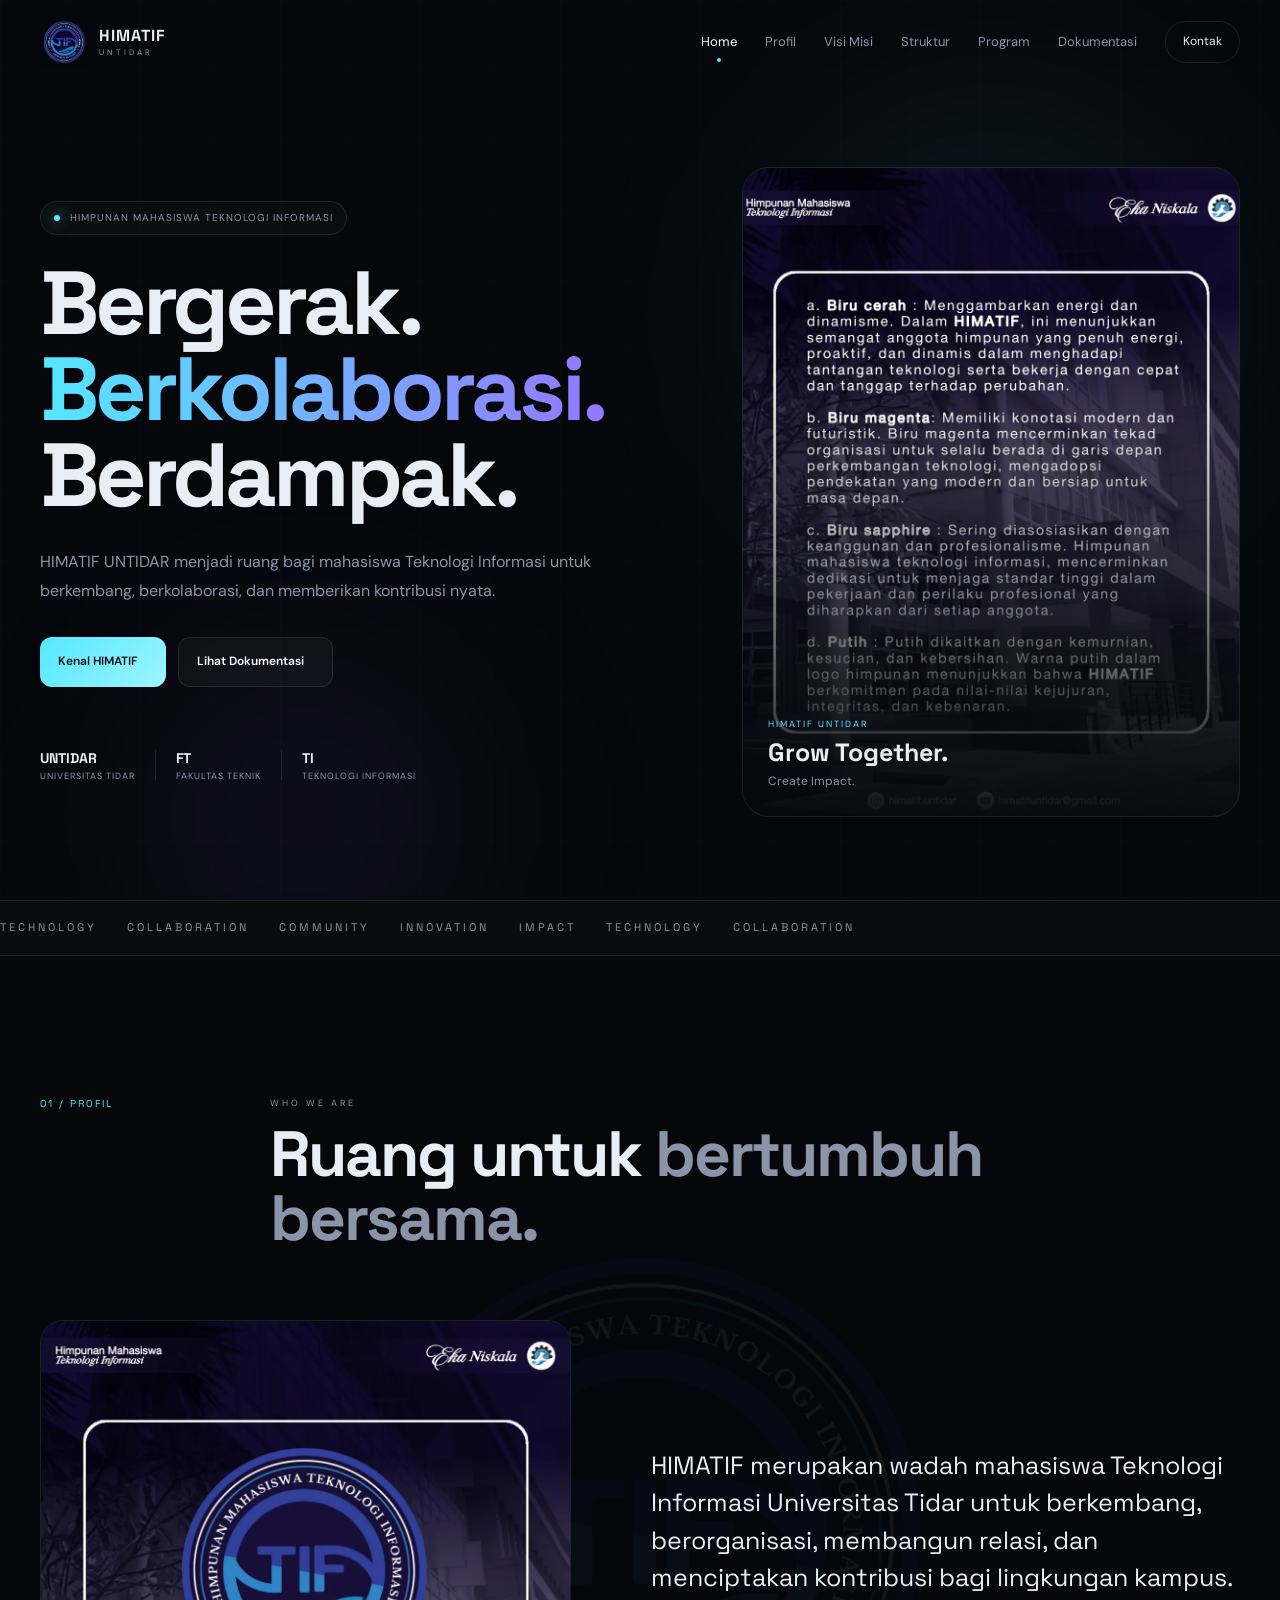
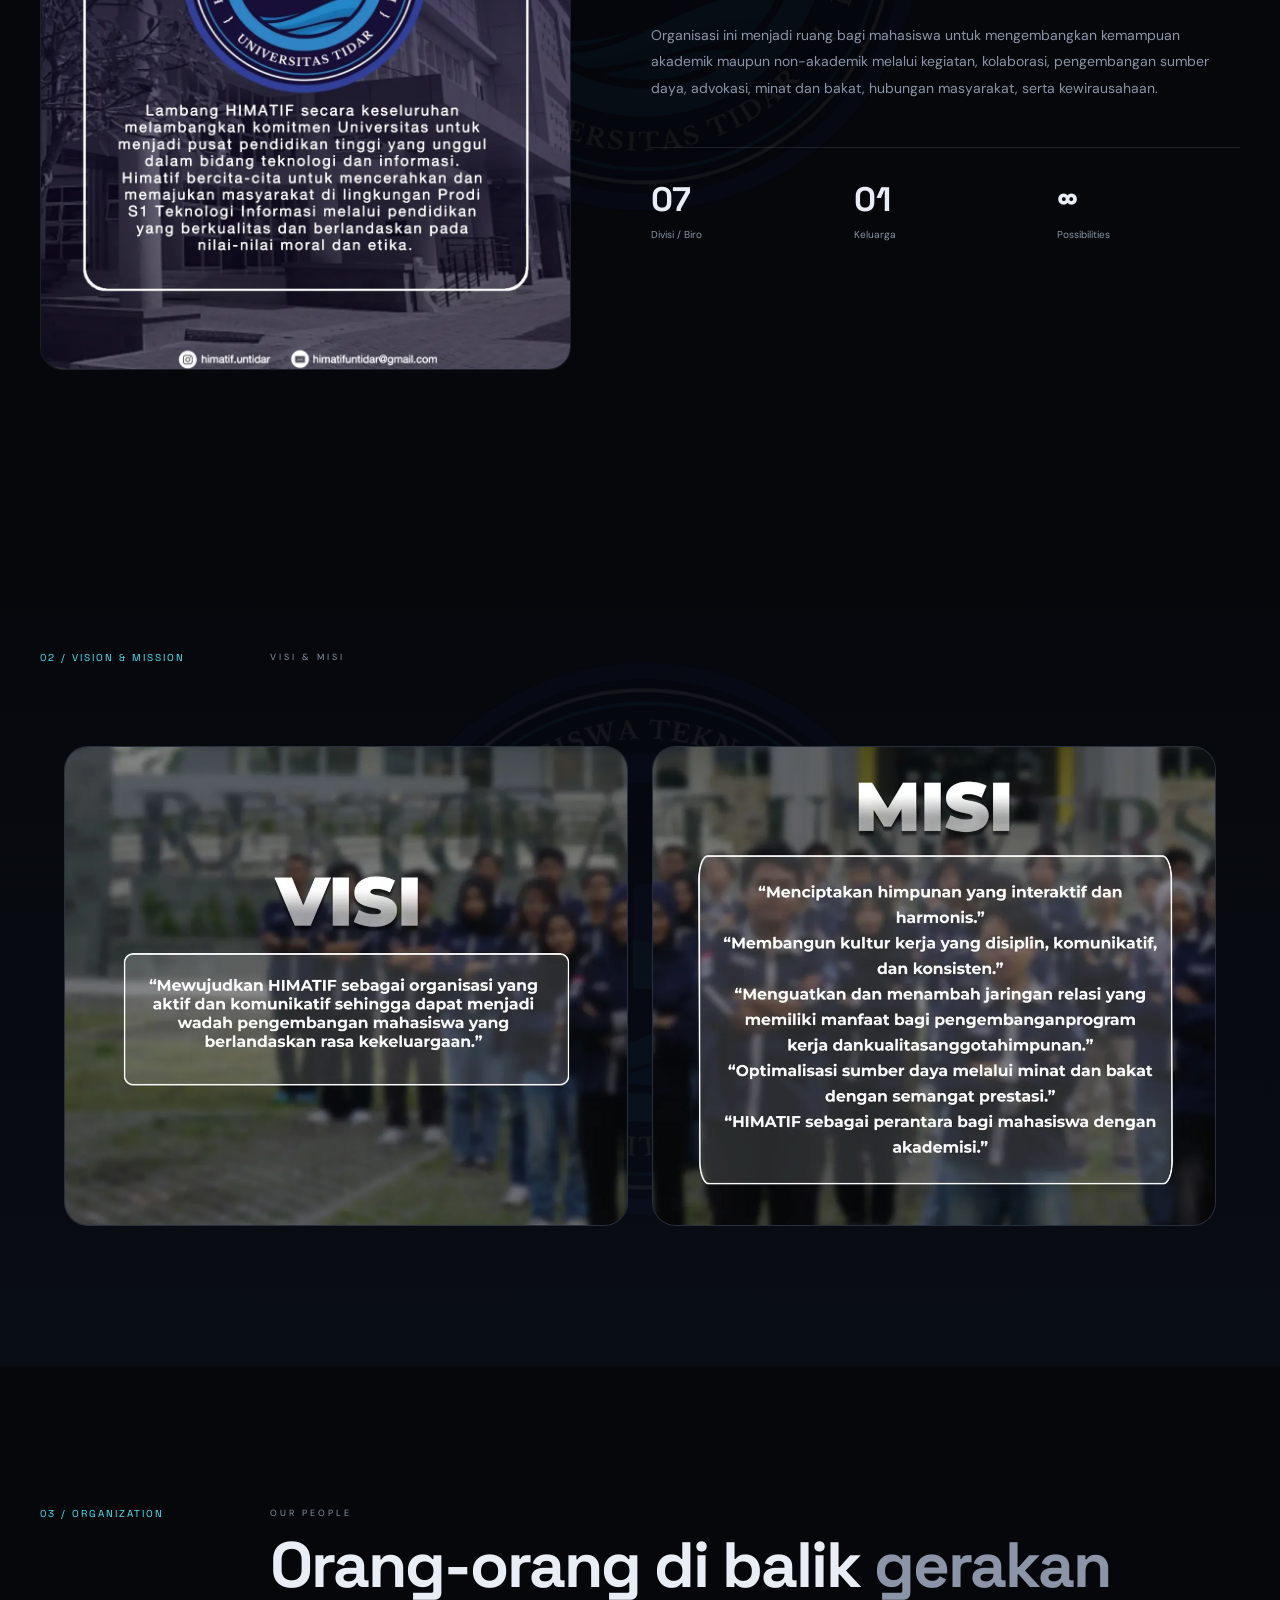
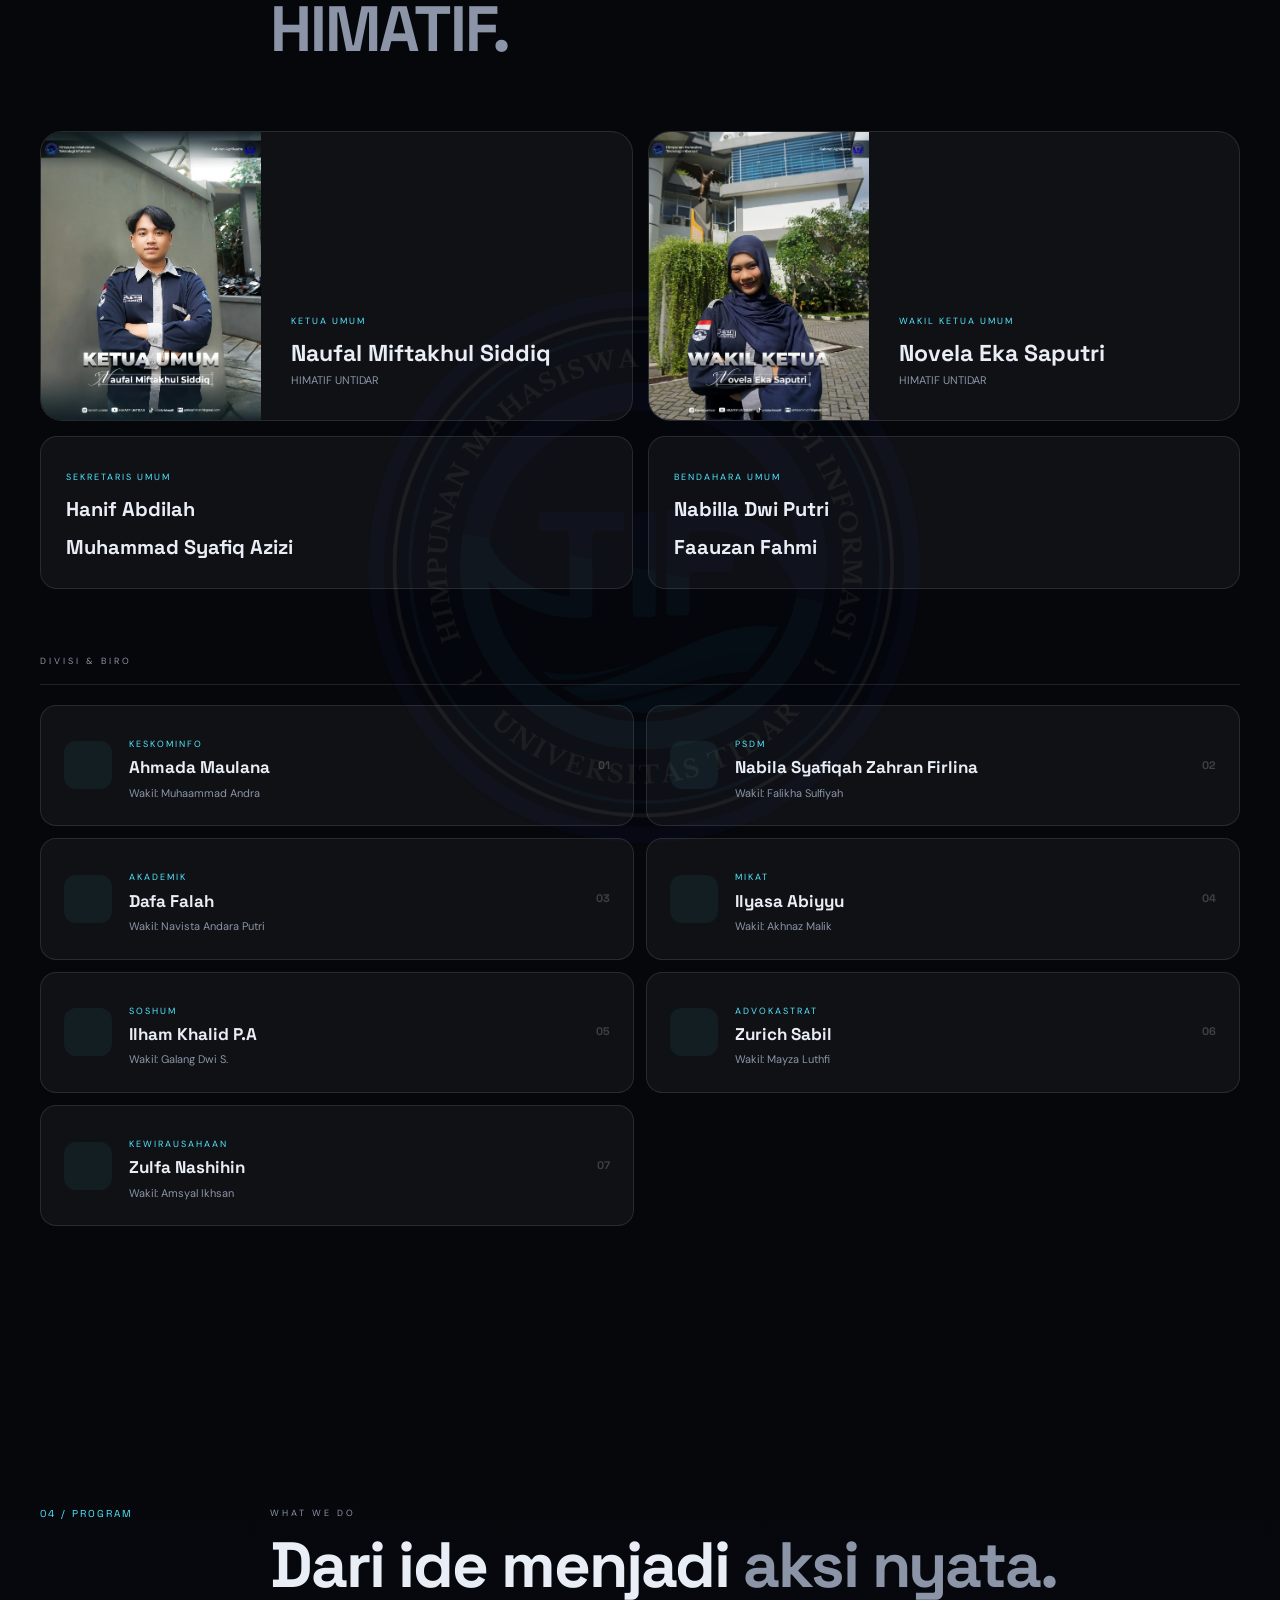
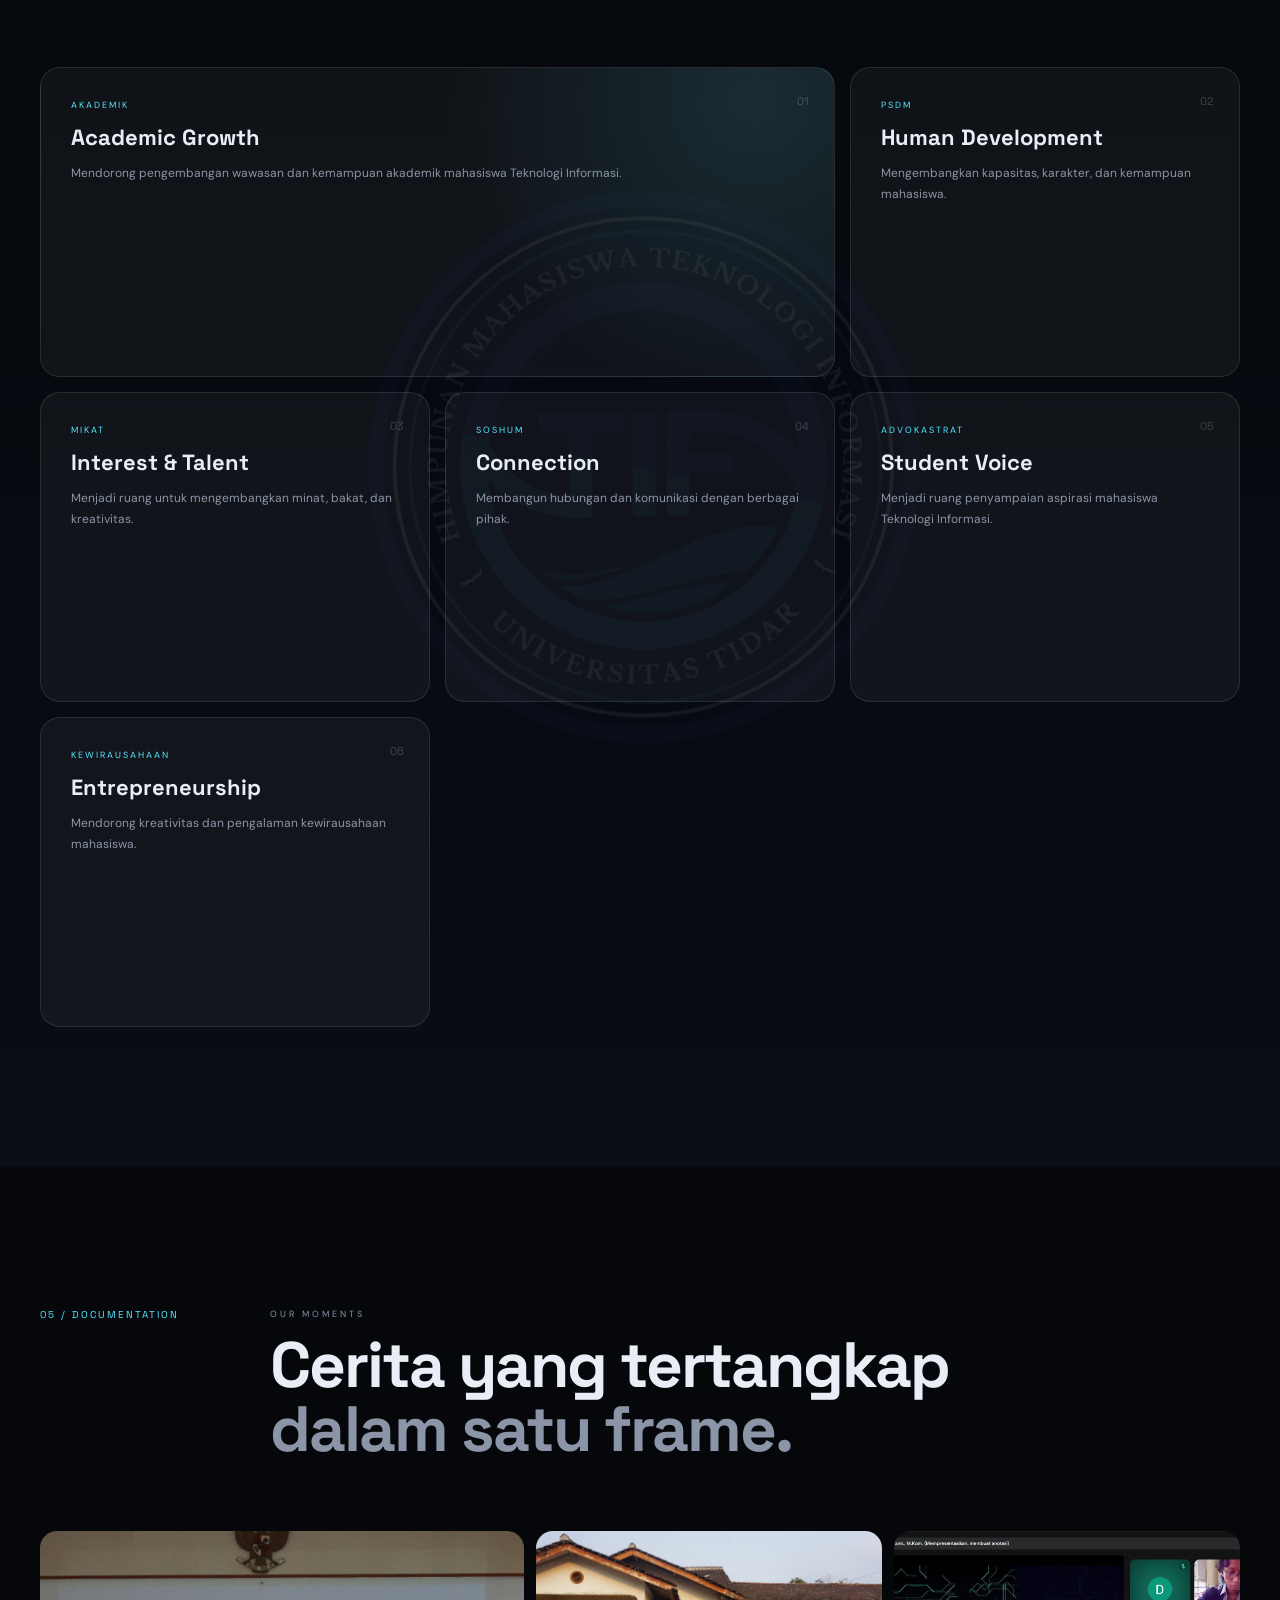
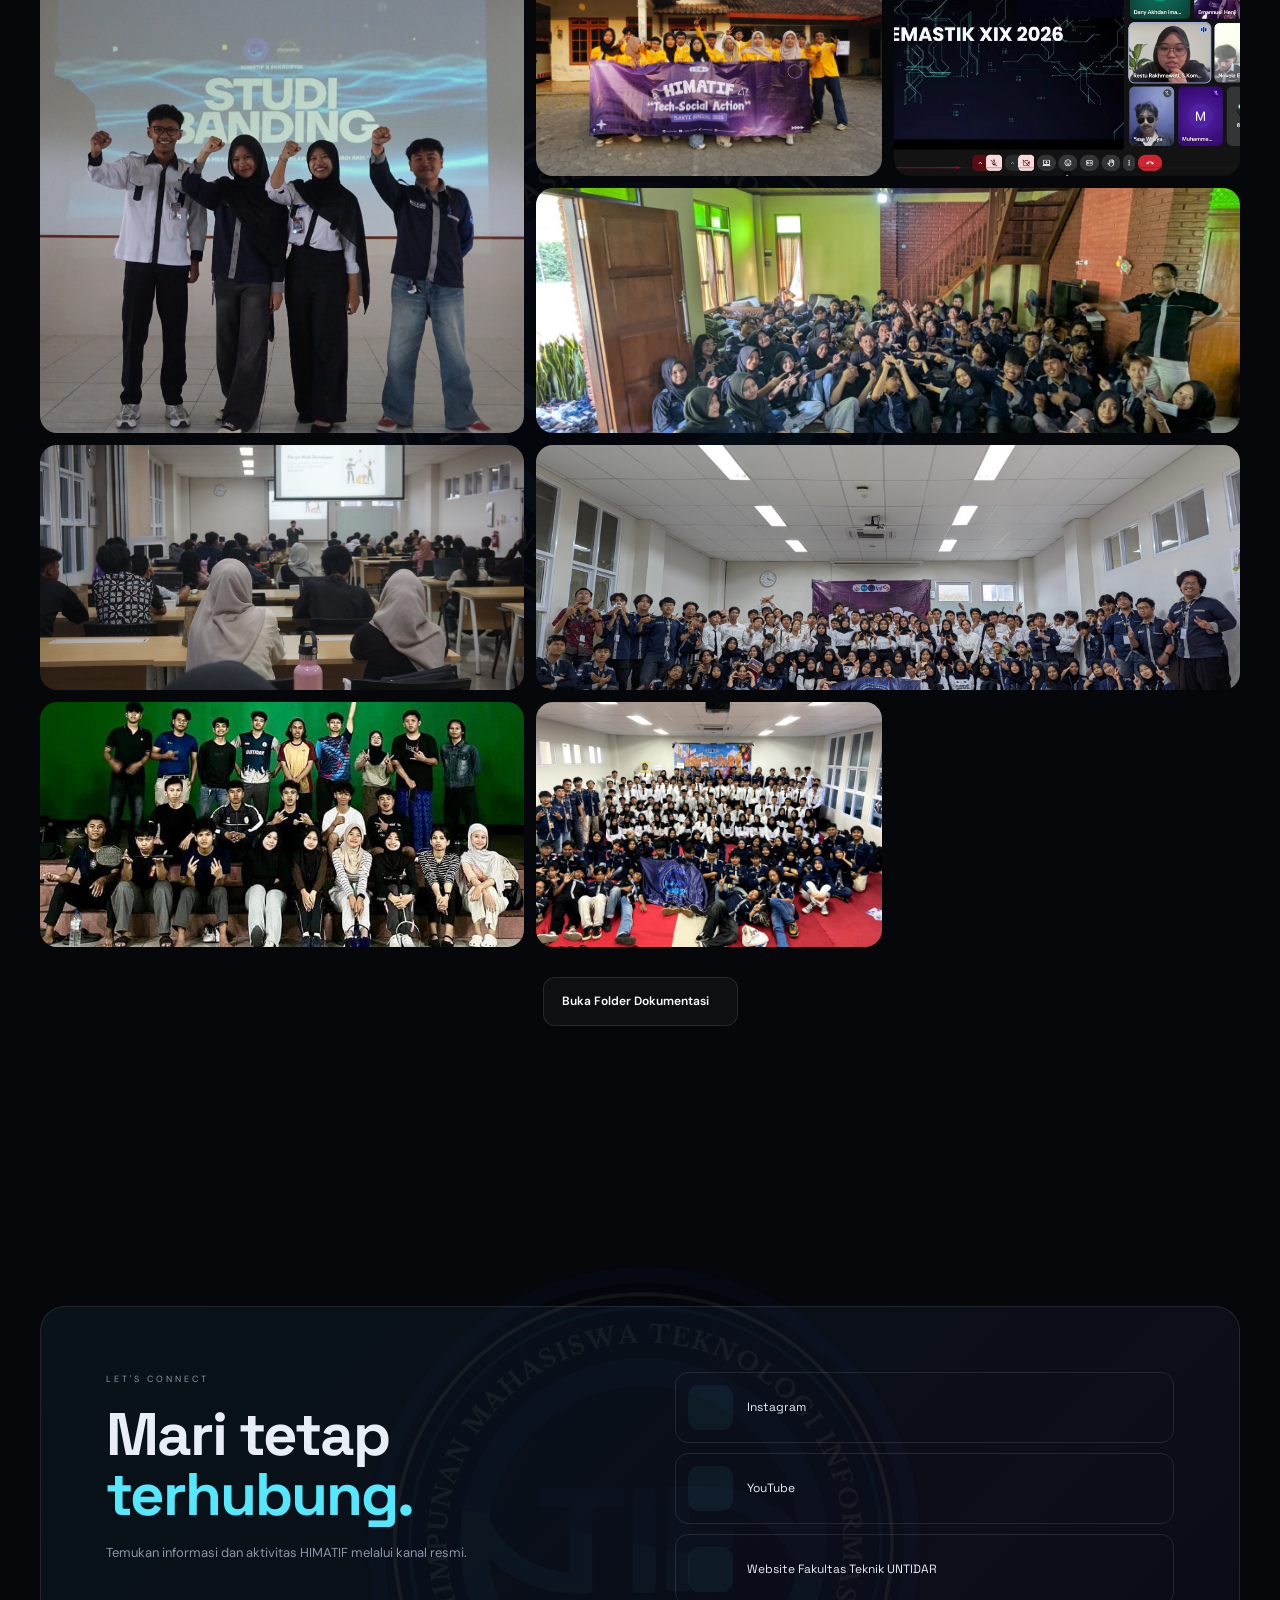
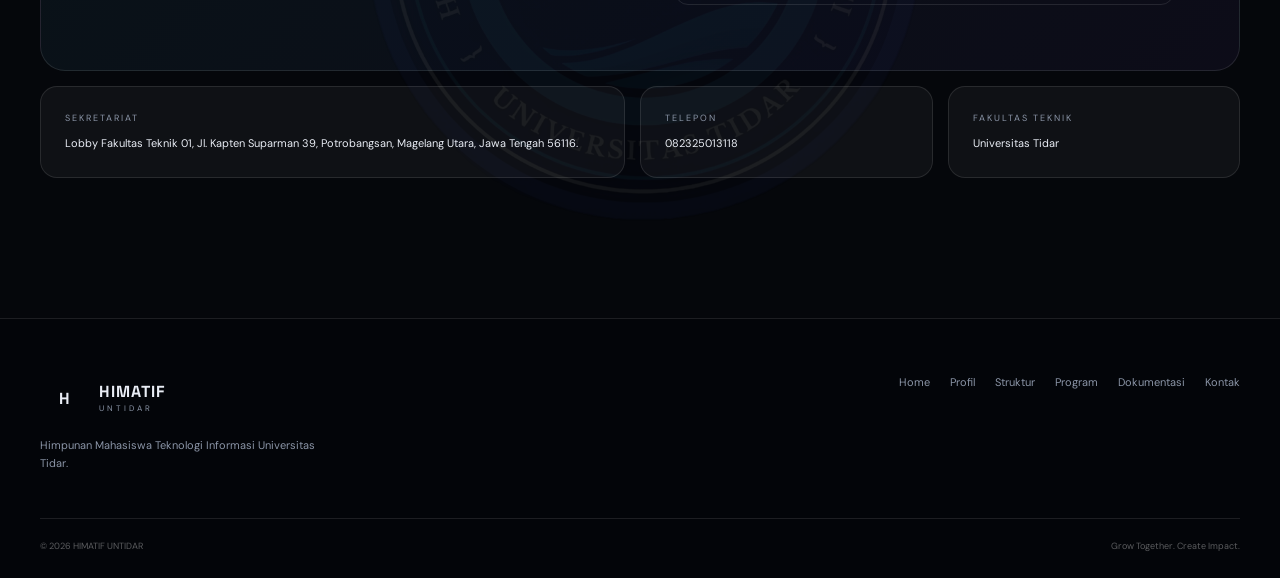
==== commit 7a6c1b46: "Memperbaiki tampilan web dan posisi file" ====
--- a/Tugas Web/index.html
+++ b/Tugas Web/index.html
@@ -280,25 +280,18 @@
             <div class="marquee-track">
 
                 <span>TECHNOLOGY</span>
-                <b>✦</b>
 
                 <span>COLLABORATION</span>
-                <b>✦</b>
 
                 <span>COMMUNITY</span>
-                <b>✦</b>
 
                 <span>INNOVATION</span>
-                <b>✦</b>
 
                 <span>IMPACT</span>
-                <b>✦</b>
 
                 <span>TECHNOLOGY</span>
-                <b>✦</b>
 
                 <span>COLLABORATION</span>
-                <b>✦</b>
 
             </div>
 
